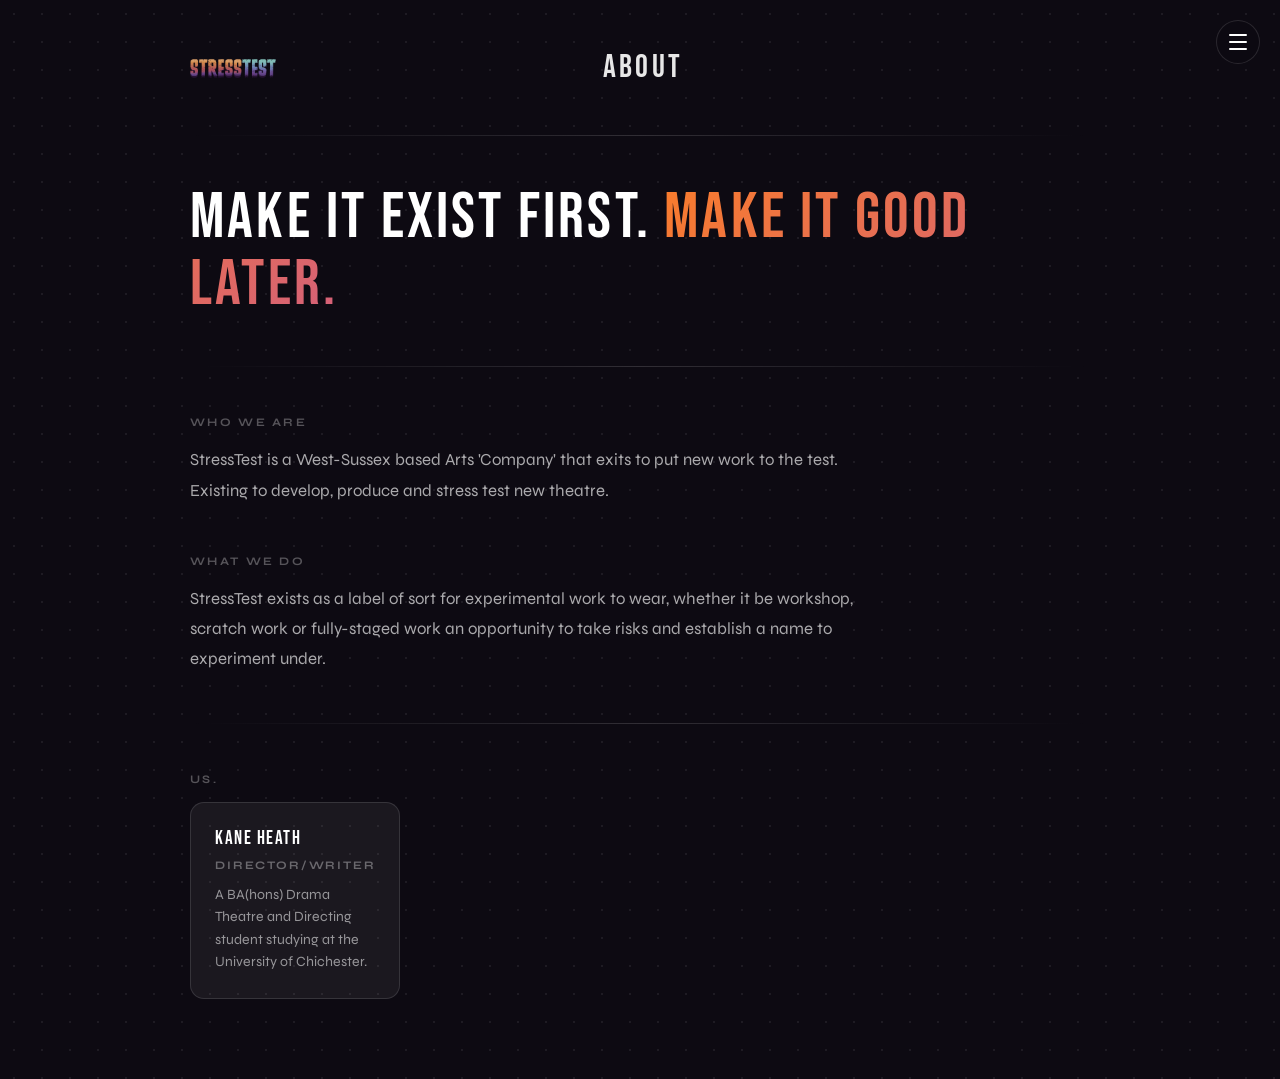
==== about.html @ d282ce90 "Fix grammar and clarity in about.html Corrected grammatical errors and improved sentence structure i" ====
<!DOCTYPE html>
<html lang="en">
<head>
<meta charset="UTF-8">
<meta name="viewport" content="width=device-width, initial-scale=1.0">
<title>About — StressTest</title>
<link rel="preconnect" href="https://fonts.googleapis.com">
<link href="https://fonts.googleapis.com/css2?family=Bebas+Neue&family=Syne:wght@400;700;800&display=swap" rel="stylesheet">
<style>
  *, *::before, *::after { box-sizing: border-box; margin: 0; padding: 0; }

  :root {
    --orange: #f97c2b;
    --pink: #d4607a;
    --purple: #7b5ea7;
    --dark: #0d0a12;
    --glass-bg: rgba(255,255,255,0.06);
    --glass-border: rgba(255,255,255,0.12);
    --glass-blur: blur(24px);
  }

  html, body {
    width: 100%; min-height: 100%;
    background-color: var(--dark);
    background-image: radial-gradient(circle, rgba(255,255,255,0.07) 1px, transparent 1px);
    background-size: 28px 28px;
    color: #fff;
    font-family: 'Syne', sans-serif;
    overflow-x: hidden;
  }


  .site {
    min-height: 100vh;
    display: flex; flex-direction: column;
    align-items: center;
    padding: 48px 24px 80px;
    gap: 48px;
  }

  /* — Header — */
  .header {
    width: 100%; max-width: 900px;
    display: flex; align-items: center; justify-content: space-between;
    animation: fadeUp 0.9s 0s cubic-bezier(.16,1,.3,1) both;
  }
  .header-logo img {
    height: 36px; width: auto; display: block;
    opacity: 0.9; transition: opacity 0.3s;
  }
  .header-logo img:hover { opacity: 1; }
  .page-title {
    font-family: 'Bebas Neue', sans-serif;
    font-size: 2rem; letter-spacing: 0.1em;
    color: rgba(255,255,255,0.9);
  }

  .header-divider {
    width: 100%; max-width: 900px; height: 1px;
    background: linear-gradient(to right, transparent, rgba(255,255,255,0.15), transparent);
    animation: fadeUp 0.9s 0.1s cubic-bezier(.16,1,.3,1) both;
  }

  /* — About content — */
  .about-wrap {
    width: 100%; max-width: 900px;
    display: flex; flex-direction: column; gap: 48px;
    animation: fadeUp 0.9s 0.15s cubic-bezier(.16,1,.3,1) both;
  }

  /* Big intro statement */
  .about-intro {
    font-family: 'Bebas Neue', sans-serif;
    font-size: clamp(2.2rem, 6vw, 4rem);
    letter-spacing: 0.05em;
    line-height: 1.05;
    color: #fff;
  }
  .about-intro span {
    background: linear-gradient(135deg, #f97c2b, #d4607a);
    -webkit-background-clip: text;
    -webkit-text-fill-color: transparent;
    background-clip: text;
  }

  /* Body sections */
  .about-section {
    display: flex; flex-direction: column; gap: 16px;
  }
  .about-section-label {
    font-size: 0.72rem;
    font-weight: 700;
    letter-spacing: 0.2em;
    text-transform: uppercase;
    color: rgba(255,255,255,0.3);
  }
  .about-section-body {
    font-size: 1.05rem;
    line-height: 1.8;
    color: rgba(255,255,255,0.65);
    max-width: 680px;
  }

  /* Team cards */
  .team-grid {
    display: grid;
    grid-template-columns: repeat(auto-fill, minmax(200px, 1fr));
    gap: 20px;
  }

  /* =============================================
     TEAM CARD — copy/paste to add a person
     ============================================= */
  .team-card {
    background: var(--glass-bg);
    border: 1px solid var(--glass-border);
    border-radius: 14px;
    padding: 24px;
    display: flex; flex-direction: column; gap: 8px;
    transition: border-color 0.3s, transform 0.3s;
  }
  .team-card:hover { border-color: rgba(255,255,255,0.22); transform: translateY(-3px); }

  .team-name {
    font-family: 'Bebas Neue', sans-serif;
    font-size: 1.2rem; letter-spacing: 0.08em;
    color: #fff;
  }
  .team-role {
    font-size: 0.72rem; font-weight: 700;
    letter-spacing: 0.16em; text-transform: uppercase;
    color: rgba(255,255,255,0.35);
  }
  .team-bio {
    font-size: 0.88rem; line-height: 1.6;
    color: rgba(255,255,255,0.55);
    margin-top: 4px;
  }

  .section-divider {
    width: 100%; height: 1px;
    background: linear-gradient(to right, transparent, rgba(255,255,255,0.15), transparent);
  }

  @keyframes fadeUp {
    from { opacity: 0; transform: translateY(20px); }
    to   { opacity: 1; transform: translateY(0); }
  }

  @media (max-width: 640px) {
    .header { flex-direction: column; align-items: flex-start; gap: 12px; }
  }

  /* ===== HAMBURGER & NAV DRAWER (RIGHT) ===== */
  .hamburger {
    position: fixed; top: 20px; right: 20px; z-index: 1000;
    width: 44px; height: 44px; border-radius: 50%;
    background: rgba(13,10,18,0.85);
    border: 1px solid rgba(255,255,255,0.12);
    backdrop-filter: blur(16px); -webkit-backdrop-filter: blur(16px);
    cursor: pointer; display: flex; flex-direction: column;
    align-items: center; justify-content: center; gap: 5px;
    transition: background 0.2s, border-color 0.2s, transform 0.2s;
    padding: 0;
  }
  .hamburger:hover { background: rgba(255,255,255,0.1); border-color: rgba(255,255,255,0.22); transform: scale(1.08); }
  .hamburger span {
    display: block; width: 18px; height: 2px;
    background: #fff; border-radius: 2px;
    transition: transform 0.3s cubic-bezier(.16,1,.3,1), opacity 0.3s;
    transform-origin: center;
  }

  .nav-overlay {
    position: fixed; inset: 0; z-index: 1001;
    background: rgba(0,0,0,0.5);
    backdrop-filter: blur(4px); -webkit-backdrop-filter: blur(4px);
    opacity: 0; pointer-events: none;
    transition: opacity 0.35s ease;
  }
  .nav-overlay.open { opacity: 1; pointer-events: all; }

  .nav-drawer {
    position: fixed; top: 0; right: 0; z-index: 1002;
    width: 280px; height: 100vh;
    background: rgba(13,10,18,0.96);
    border-left: 1px solid rgba(255,255,255,0.1);
    backdrop-filter: blur(32px); -webkit-backdrop-filter: blur(32px);
    display: flex; flex-direction: column;
    padding: 28px 28px 40px;
    gap: 0;
    transform: translateX(100%);
    transition: transform 0.4s cubic-bezier(.16,1,.3,1);
  }
  .nav-drawer.open { transform: translateX(0); }

  .nav-close {
    align-self: flex-start;
    width: 36px; height: 36px; border-radius: 50%;
    background: rgba(255,255,255,0.06);
    border: 1px solid rgba(255,255,255,0.1);
    color: #fff; cursor: pointer;
    display: flex; align-items: center; justify-content: center;
    transition: background 0.2s; margin-bottom: 24px;
  }
  .nav-close:hover { background: rgba(255,255,255,0.12); }

  .nav-logo { display: block; margin-bottom: 28px; }
  .nav-logo img { width: 100%; max-width: 180px; height: auto; opacity: 0.9; }

  .nav-divider {
    width: 100%; height: 1px; margin-bottom: 28px;
    background: linear-gradient(to right, transparent, rgba(255,255,255,0.15), transparent);
  }

  .nav-link {
    font-family: 'Bebas Neue', sans-serif;
    font-size: 1.6rem; letter-spacing: 0.1em;
    color: rgba(255,255,255,0.55);
    text-decoration: none;
    padding: 10px 0;
    border-bottom: 1px solid rgba(255,255,255,0.06);
    transition: color 0.2s, padding-right 0.2s;
  }
  .nav-link:last-child { border-bottom: none; }
  .nav-link:hover { color: #fff; padding-right: 8px; }

  .nav-link.nav-social,
  .nav-link.nav-email {
    display: flex; align-items: center;
  }

  /* ========================================== */
</style>
</head>
<body>
<!-- ===================== NAV MENU ===================== -->
<div class="nav-overlay" id="navOverlay" onclick="closeNav()"></div>
<nav class="nav-drawer" id="navDrawer">
  <button class="nav-close" onclick="closeNav()" aria-label="Close menu">
    <svg width="20" height="20" viewBox="0 0 24 24" fill="none" stroke="currentColor" stroke-width="2.5" stroke-linecap="round" stroke-linejoin="round">
      <path d="M18 6 6 18M6 6l12 12"/>
    </svg>
  </button>
  <a href="/index.html" class="nav-logo">
    <img src="/assets/stresstestlogo.png" alt="StressTest">
  </a>
  <div class="nav-divider"></div>
  <a href="/index.html" class="nav-link">Home</a>
  <a href="/whats-on.html" class="nav-link">What's On</a>
  <a href="/about.html" class="nav-link">About</a>
  <div class="nav-divider"></div>
  <a href="#" id="navEmailBtn" class="nav-link nav-social-link">
    <svg width="16" height="16" viewBox="0 0 24 24" fill="none" stroke="currentColor" stroke-width="2" stroke-linecap="round" stroke-linejoin="round">
      <rect x="2" y="4" width="20" height="16" rx="3"/>
      <path d="m2 7 10 7 10-7"/>
    </svg>
    Contact
  </a>
  <a href="https://instagram.com/art.stresstest" target="_blank" rel="noopener" class="nav-link nav-social-link">
    <svg width="16" height="16" viewBox="0 0 24 24" fill="none" stroke="currentColor" stroke-width="2" stroke-linecap="round" stroke-linejoin="round">
      <rect x="2" y="2" width="20" height="20" rx="5"/>
      <circle cx="12" cy="12" r="4"/>
      <circle cx="17.5" cy="6.5" r="1" fill="currentColor" stroke="none"/>
    </svg>
    Instagram
  </a>
</nav>
<button class="hamburger" id="hamburger" onclick="openNav()" aria-label="Open menu">
  <span></span><span></span><span></span>
</button>
<!-- ===================================================== -->





<main class="site">

  <div class="header">
    <a href="/index.html" class="header-logo">
      <img src="/assets/stresstestlogo.png" alt="StressTest">
    </a>
    <span class="page-title">About</span>
    <!-- Spacer to balance header -->
    <div style="width:80px"></div>
  </div>

  <div class="header-divider"></div>

  <div class="about-wrap">

    <!-- ============================================================
         EDIT: Big intro statement — the headline for who you are
         ============================================================ -->
    <div class="about-intro">
      Make it exist first. <span>Make it good later.</span>
    </div>

    <div class="section-divider"></div>

    <!-- ============================================================
         EDIT: Who you are section
         ============================================================ -->
    <div class="about-section">
      <div class="about-section-label">Who We Are</div>
      <p class="about-section-body">
        StressTest is a West-Sussex based Arts 'Company' that exits to put new work to the test. Existing to develop, produce and stress test new theatre.
      </p>
    </div>

    <!-- ============================================================
         EDIT: What you do section
         ============================================================ -->
    <div class="about-section">
      <div class="about-section-label">What We Do</div>
      <p class="about-section-body">
        StressTest exists as a label of sort for experimental work to wear, whether it be workshop, scratch work or fully-staged work an opportunity to take risks and establish a name to experiment under.
      </p>
    </div>

    <div class="section-divider"></div>

    <!-- ============================================================
         TEAM SECTION
         Copy/paste a .team-card block to add a person
         ============================================================ -->
    <div class="about-section">
      <div class="about-section-label">Us.</div>
      <div class="team-grid">

        <!-- TEAM CARD — copy/paste from here... -->
        <div class="team-card">
          <div class="team-name">Kane Heath</div>
          <div class="team-role">Director/Writer</div>
          <p class="team-bio">A BA(hons) Drama Theatre and Directing student studying at the University of Chichester.</p>
        </div>
        <!-- ...to here -->

 

      </div>
    </div>

  </div>

</main>

<script>
  // Setup nav email link
  (function() {
    var p = ['c','o','n','t','a','c','t'];
    var d = ['s','t','r','e','s','s','t','e','s','t','.','u','k'];
    var e = p.join('') + String.fromCharCode(64) + d.join('');
    var btn = document.getElementById('navEmailBtn');
    if (btn) {
      btn.href = 'mai' + 'lto:' + e;
    }
  })();

  function openNav() {
    document.getElementById('navDrawer').classList.add('open');
    document.getElementById('navOverlay').classList.add('open');
    document.body.style.overflow = 'hidden';
  }
  function closeNav() {
    document.getElementById('navDrawer').classList.remove('open');
    document.getElementById('navOverlay').classList.remove('open');
    document.body.style.overflow = '';
  }
  document.addEventListener('keydown', function(e) { if (e.key === 'Escape') closeNav(); });
</script>

</body>
</html>
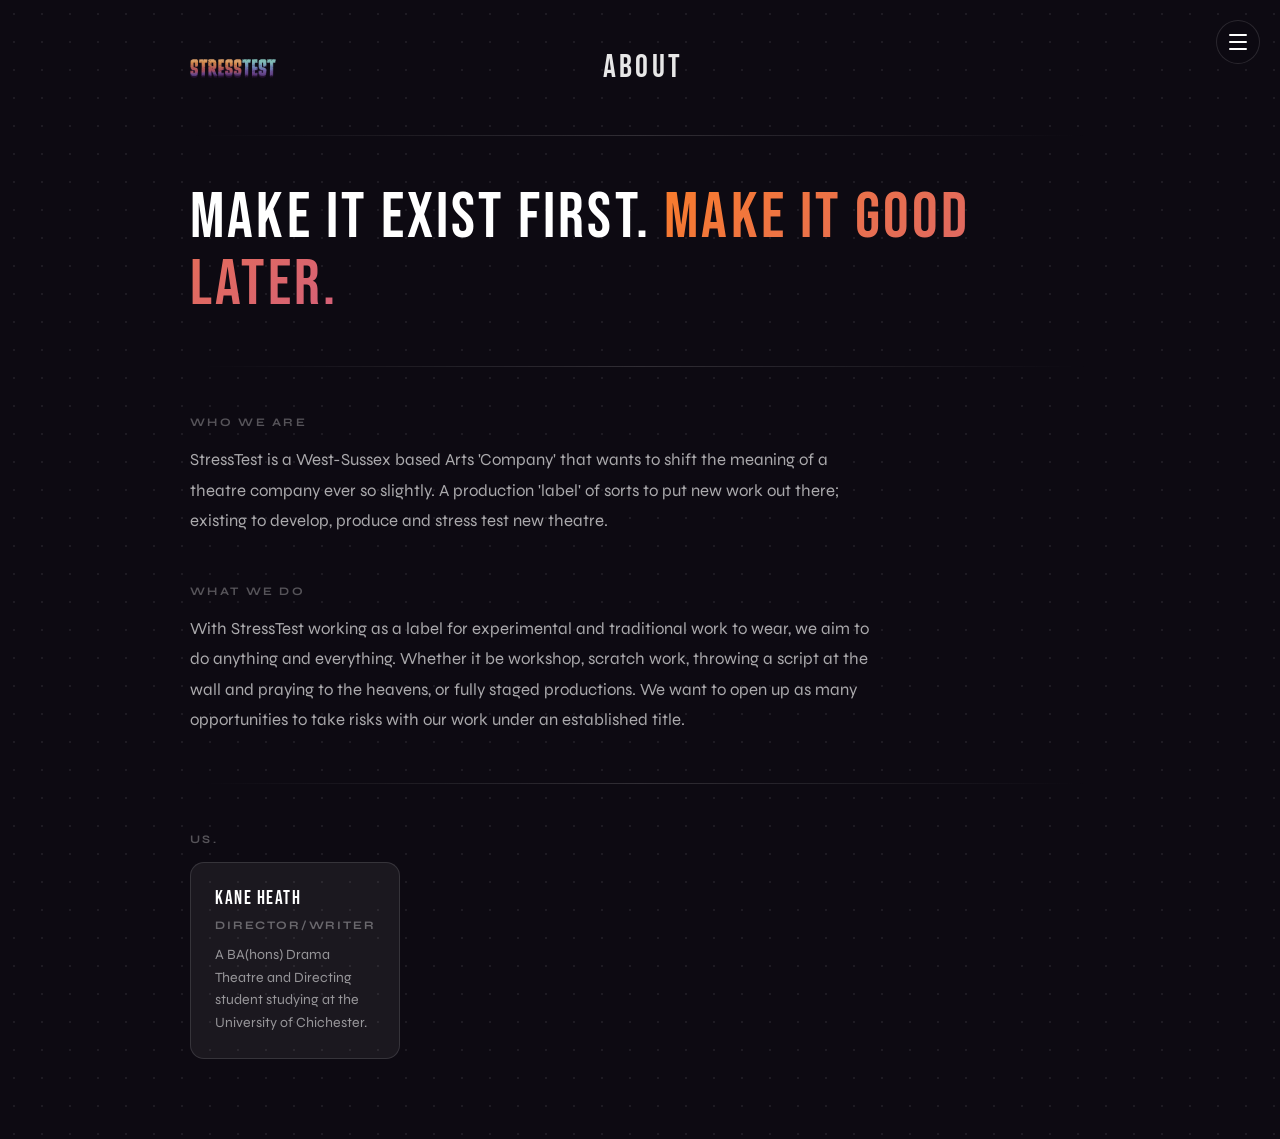
==== commit eb043b2f: "Update about.html" ====
--- a/about.html
+++ b/about.html
@@ -305,7 +305,7 @@
     <div class="about-section">
       <div class="about-section-label">Who We Are</div>
       <p class="about-section-body">
-        StressTest is a West-Sussex based Arts 'Company' that exits to put new work to the test. Existing to develop, produce and stress test new theatre.
+        StressTest is a West-Sussex based Arts 'Company' that wants to shift the meaning of a theatre company ever so slightly. A production 'label' of sorts to put new work out there; existing to develop, produce and stress test new theatre.
       </p>
     </div>
 
@@ -315,7 +315,7 @@
     <div class="about-section">
       <div class="about-section-label">What We Do</div>
       <p class="about-section-body">
-        StressTest exists as a label of sort for experimental work to wear, whether it be workshop, scratch work or fully-staged work an opportunity to take risks and establish a name to experiment under.
+        With StressTest working as a label for experimental and traditional work to wear, we aim to do anything and everything. Whether it be workshop, scratch work, throwing a script at the wall and praying to the heavens, or fully staged productions. We want to open up as many opportunities to take risks with our work under an established title.
       </p>
     </div>
 
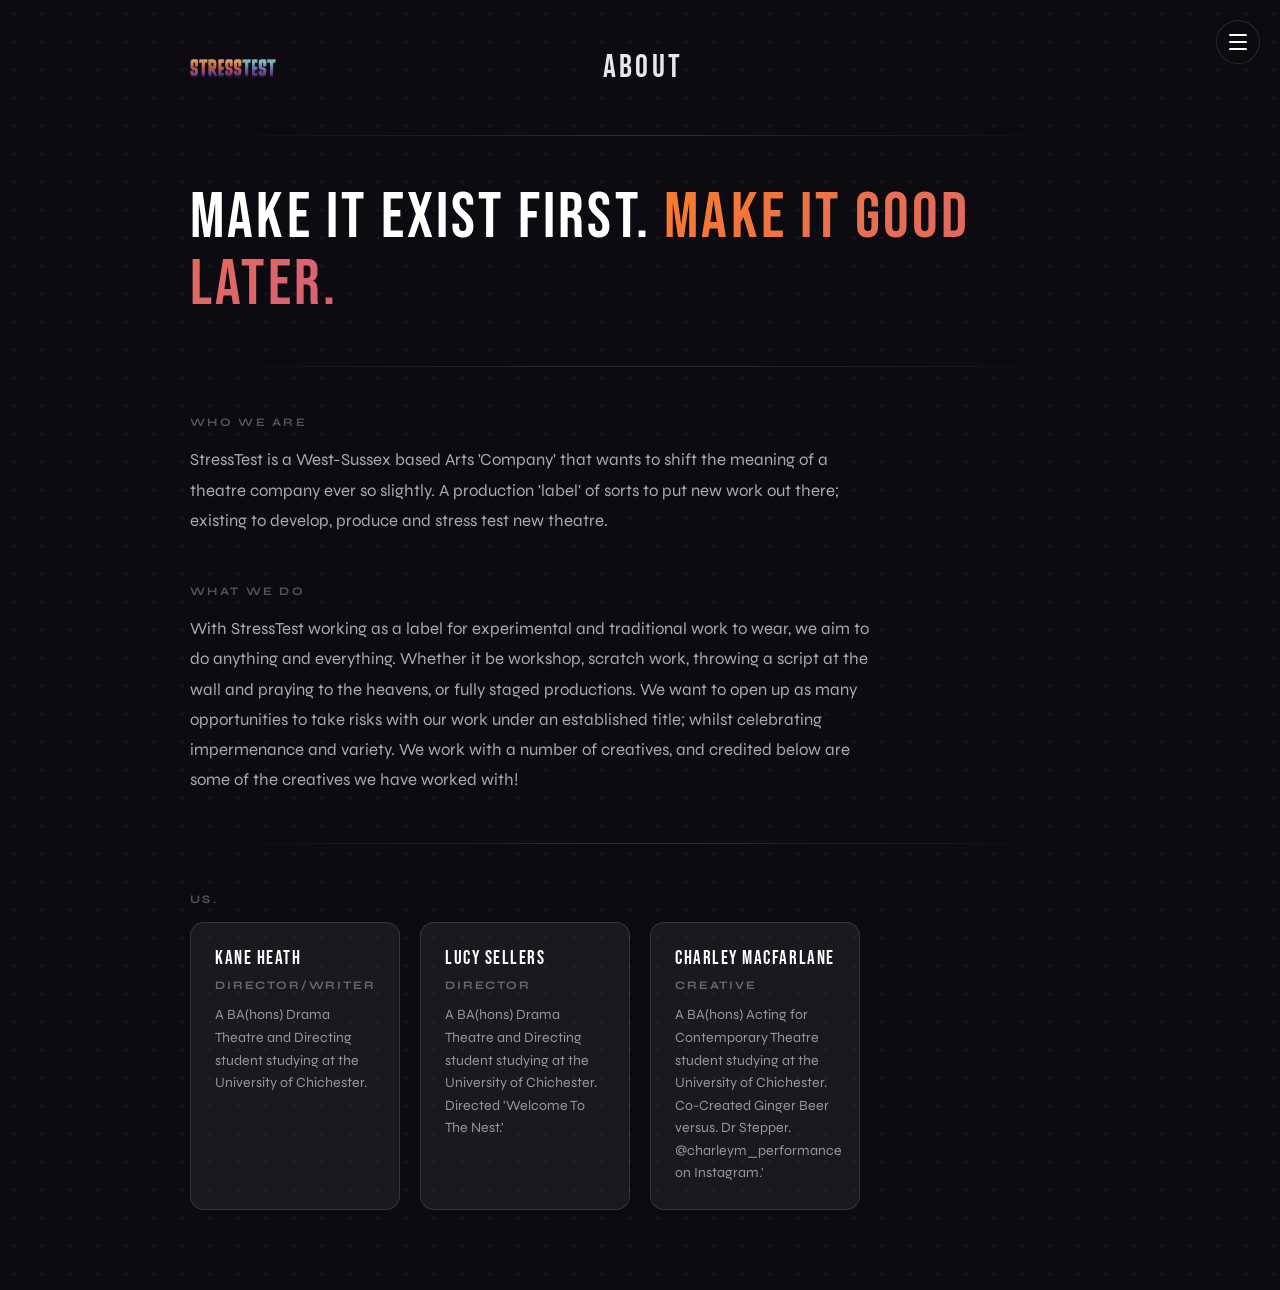
==== commit 5772f82c: "Revise about section and add team member details Updated the description of StressTest and added tea" ====
--- a/about.html
+++ b/about.html
@@ -315,7 +315,7 @@
     <div class="about-section">
       <div class="about-section-label">What We Do</div>
       <p class="about-section-body">
-        With StressTest working as a label for experimental and traditional work to wear, we aim to do anything and everything. Whether it be workshop, scratch work, throwing a script at the wall and praying to the heavens, or fully staged productions. We want to open up as many opportunities to take risks with our work under an established title.
+        With StressTest working as a label for experimental and traditional work to wear, we aim to do anything and everything. Whether it be workshop, scratch work, throwing a script at the wall and praying to the heavens, or fully staged productions. We want to open up as many opportunities to take risks with our work under an established title; whilst celebrating impermenance and variety. We work with a number of creatives, and credited below are some of the creatives we have worked with!
       </p>
     </div>
 
@@ -334,6 +334,18 @@
           <div class="team-name">Kane Heath</div>
           <div class="team-role">Director/Writer</div>
           <p class="team-bio">A BA(hons) Drama Theatre and Directing student studying at the University of Chichester.</p>
+        </div>
+
+        <div class="team-card">
+          <div class="team-name">Lucy Sellers</div>
+          <div class="team-role">Director</div>
+          <p class="team-bio">A BA(hons) Drama Theatre and Directing student studying at the University of Chichester. Directed 'Welcome To The Nest.'</p>
+        </div>
+
+         <div class="team-card">
+          <div class="team-name">Charley Macfarlane</div>
+          <div class="team-role">Creative</div>
+          <p class="team-bio">A BA(hons) Acting for Contemporary Theatre student studying at the University of Chichester. Co-Created Ginger Beer versus. Dr Stepper. @charleym_performance on Instagram.'</p>
         </div>
         <!-- ...to here -->
 
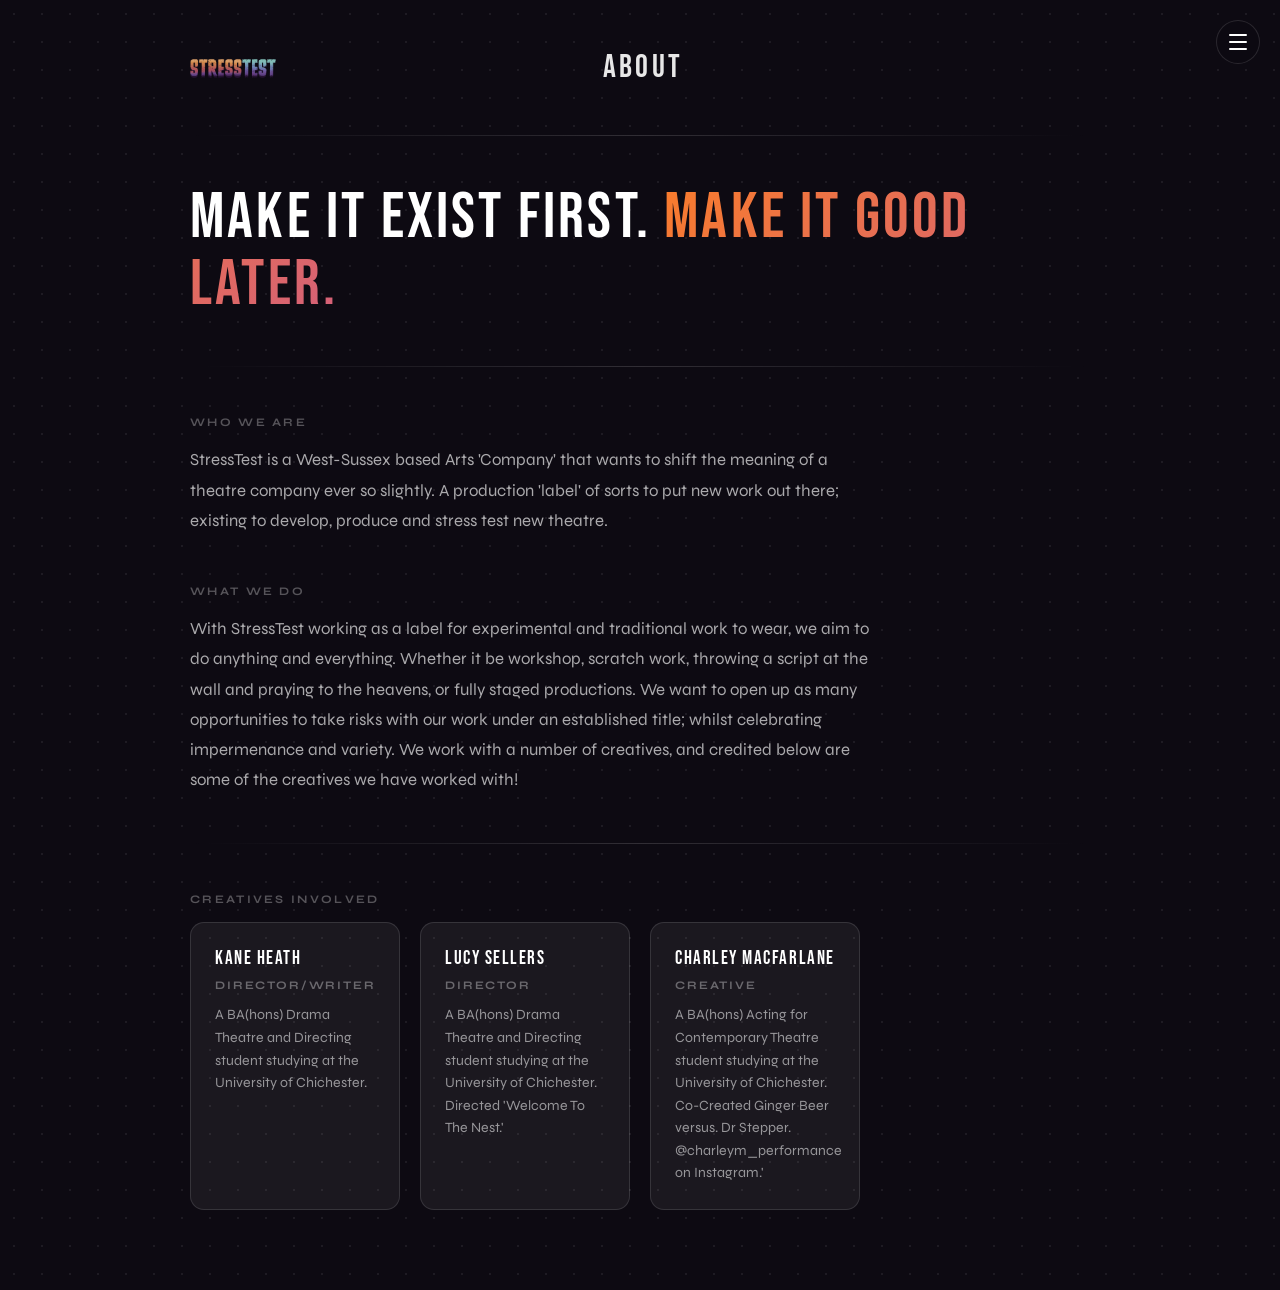
==== commit affdeb25: "Update about.html" ====
--- a/about.html
+++ b/about.html
@@ -326,7 +326,7 @@
          Copy/paste a .team-card block to add a person
          ============================================================ -->
     <div class="about-section">
-      <div class="about-section-label">Us.</div>
+      <div class="about-section-label">Creatives involved</div>
       <div class="team-grid">
 
         <!-- TEAM CARD — copy/paste from here... -->
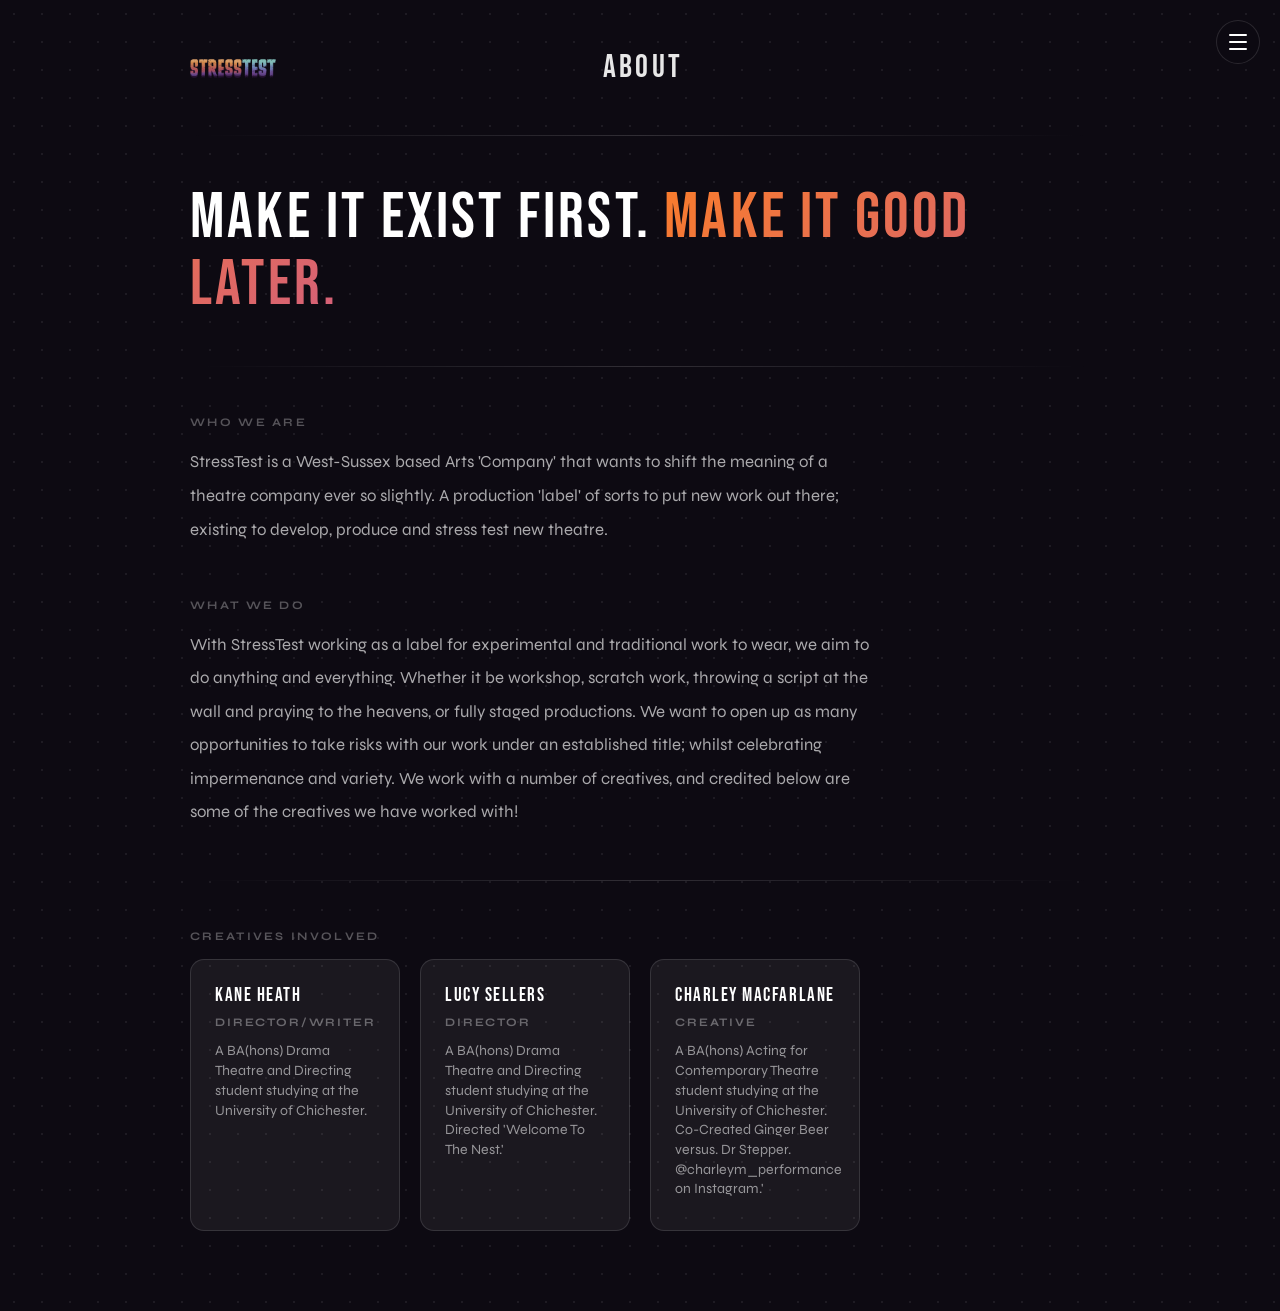
==== commit 0e789f3c: "Add files via upload" ====
--- a/about.html
+++ b/about.html
@@ -20,6 +20,7 @@
   }
 
   html, body {
+    line-height: normal;
     width: 100%; min-height: 100%;
     background-color: var(--dark);
     background-image: radial-gradient(circle, rgba(255,255,255,0.07) 1px, transparent 1px);
@@ -96,9 +97,10 @@
   }
   .about-section-body {
     font-size: 1.05rem;
-    line-height: 1.8;
+    line-height: 2;
     color: rgba(255,255,255,0.65);
     max-width: 680px;
+    padding-bottom: 0.2em;
   }
 
   /* Team cards */
@@ -132,8 +134,8 @@
     color: rgba(255,255,255,0.35);
   }
   .team-bio {
-    font-size: 0.88rem; line-height: 1.6;
-    color: rgba(255,255,255,0.55);
+    font-size: 0.88rem; line-height: 1.8;
+    color: rgba(255,255,255,0.55); line-height: 1.4; margin-bottom: 0.5em;
     margin-top: 4px;
   }
 
@@ -249,6 +251,7 @@
   <a href="/index.html" class="nav-link">Home</a>
   <a href="/whats-on.html" class="nav-link">What's On</a>
   <a href="/about.html" class="nav-link">About</a>
+  <a href="/get-involved.html" class="nav-link">Get Involved</a>
   <div class="nav-divider"></div>
   <a href="#" id="navEmailBtn" class="nav-link nav-social-link">
     <svg width="16" height="16" viewBox="0 0 24 24" fill="none" stroke="currentColor" stroke-width="2" stroke-linecap="round" stroke-linejoin="round">
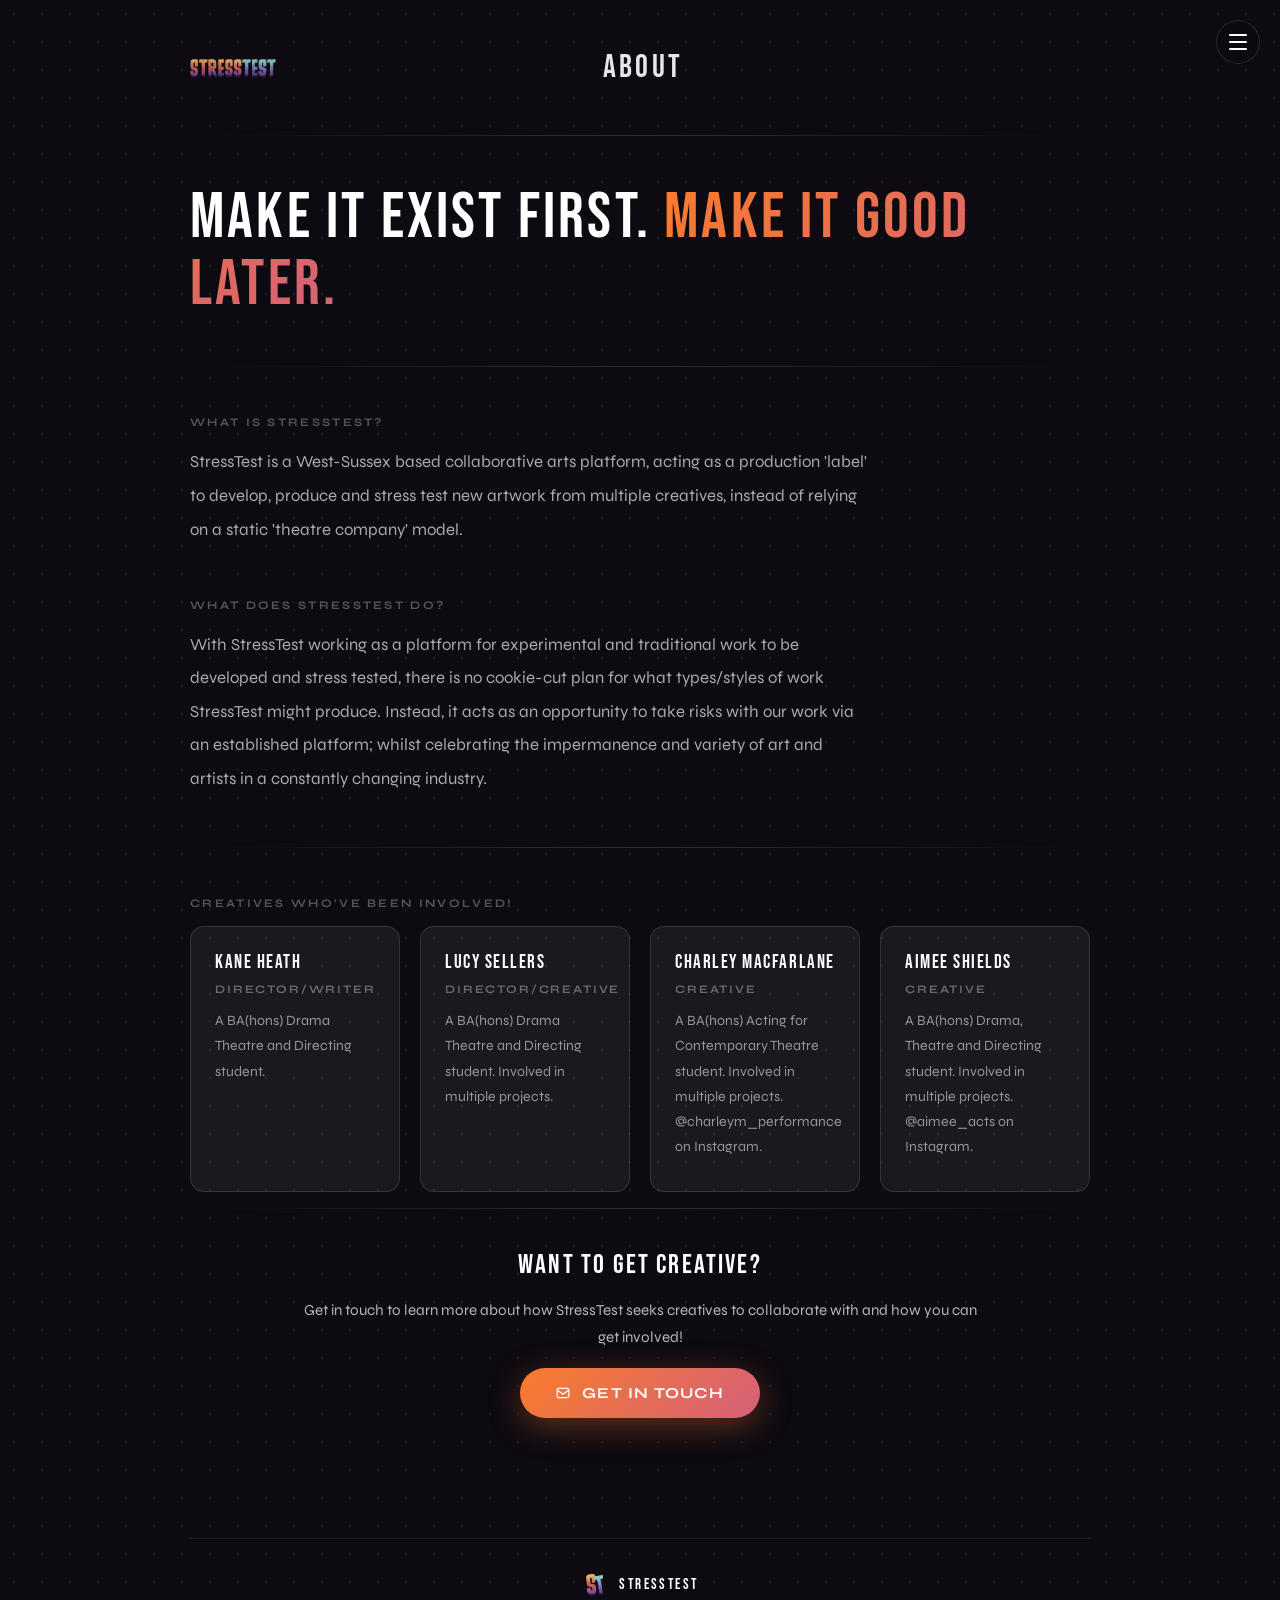
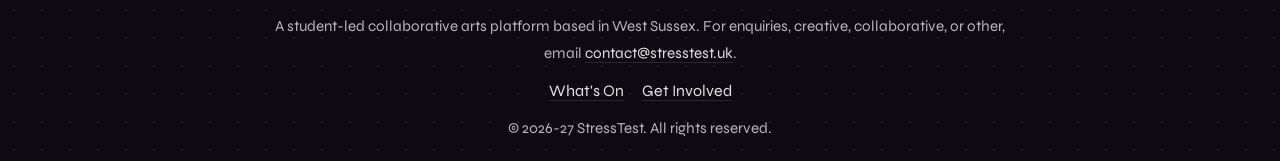
==== commit b8e3223b: "Add files via upload" ====
--- a/about.html
+++ b/about.html
@@ -6,236 +6,9 @@
 <title>About — StressTest</title>
 <link rel="preconnect" href="https://fonts.googleapis.com">
 <link href="https://fonts.googleapis.com/css2?family=Bebas+Neue&family=Syne:wght@400;700;800&display=swap" rel="stylesheet">
-<style>
-  *, *::before, *::after { box-sizing: border-box; margin: 0; padding: 0; }
-
-  :root {
-    --orange: #f97c2b;
-    --pink: #d4607a;
-    --purple: #7b5ea7;
-    --dark: #0d0a12;
-    --glass-bg: rgba(255,255,255,0.06);
-    --glass-border: rgba(255,255,255,0.12);
-    --glass-blur: blur(24px);
-  }
-
-  html, body {
-    line-height: normal;
-    width: 100%; min-height: 100%;
-    background-color: var(--dark);
-    background-image: radial-gradient(circle, rgba(255,255,255,0.07) 1px, transparent 1px);
-    background-size: 28px 28px;
-    color: #fff;
-    font-family: 'Syne', sans-serif;
-    overflow-x: hidden;
-  }
-
-
-  .site {
-    min-height: 100vh;
-    display: flex; flex-direction: column;
-    align-items: center;
-    padding: 48px 24px 80px;
-    gap: 48px;
-  }
-
-  /* — Header — */
-  .header {
-    width: 100%; max-width: 900px;
-    display: flex; align-items: center; justify-content: space-between;
-    animation: fadeUp 0.9s 0s cubic-bezier(.16,1,.3,1) both;
-  }
-  .header-logo img {
-    height: 36px; width: auto; display: block;
-    opacity: 0.9; transition: opacity 0.3s;
-  }
-  .header-logo img:hover { opacity: 1; }
-  .page-title {
-    font-family: 'Bebas Neue', sans-serif;
-    font-size: 2rem; letter-spacing: 0.1em;
-    color: rgba(255,255,255,0.9);
-  }
-
-  .header-divider {
-    width: 100%; max-width: 900px; height: 1px;
-    background: linear-gradient(to right, transparent, rgba(255,255,255,0.15), transparent);
-    animation: fadeUp 0.9s 0.1s cubic-bezier(.16,1,.3,1) both;
-  }
-
-  /* — About content — */
-  .about-wrap {
-    width: 100%; max-width: 900px;
-    display: flex; flex-direction: column; gap: 48px;
-    animation: fadeUp 0.9s 0.15s cubic-bezier(.16,1,.3,1) both;
-  }
-
-  /* Big intro statement */
-  .about-intro {
-    font-family: 'Bebas Neue', sans-serif;
-    font-size: clamp(2.2rem, 6vw, 4rem);
-    letter-spacing: 0.05em;
-    line-height: 1.05;
-    color: #fff;
-  }
-  .about-intro span {
-    background: linear-gradient(135deg, #f97c2b, #d4607a);
-    -webkit-background-clip: text;
-    -webkit-text-fill-color: transparent;
-    background-clip: text;
-  }
-
-  /* Body sections */
-  .about-section {
-    display: flex; flex-direction: column; gap: 16px;
-  }
-  .about-section-label {
-    font-size: 0.72rem;
-    font-weight: 700;
-    letter-spacing: 0.2em;
-    text-transform: uppercase;
-    color: rgba(255,255,255,0.3);
-  }
-  .about-section-body {
-    font-size: 1.05rem;
-    line-height: 2;
-    color: rgba(255,255,255,0.65);
-    max-width: 680px;
-    padding-bottom: 0.2em;
-  }
-
-  /* Team cards */
-  .team-grid {
-    display: grid;
-    grid-template-columns: repeat(auto-fill, minmax(200px, 1fr));
-    gap: 20px;
-  }
-
-  /* =============================================
-     TEAM CARD — copy/paste to add a person
-     ============================================= */
-  .team-card {
-    background: var(--glass-bg);
-    border: 1px solid var(--glass-border);
-    border-radius: 14px;
-    padding: 24px;
-    display: flex; flex-direction: column; gap: 8px;
-    transition: border-color 0.3s, transform 0.3s;
-  }
-  .team-card:hover { border-color: rgba(255,255,255,0.22); transform: translateY(-3px); }
-
-  .team-name {
-    font-family: 'Bebas Neue', sans-serif;
-    font-size: 1.2rem; letter-spacing: 0.08em;
-    color: #fff;
-  }
-  .team-role {
-    font-size: 0.72rem; font-weight: 700;
-    letter-spacing: 0.16em; text-transform: uppercase;
-    color: rgba(255,255,255,0.35);
-  }
-  .team-bio {
-    font-size: 0.88rem; line-height: 1.8;
-    color: rgba(255,255,255,0.55); line-height: 1.4; margin-bottom: 0.5em;
-    margin-top: 4px;
-  }
-
-  .section-divider {
-    width: 100%; height: 1px;
-    background: linear-gradient(to right, transparent, rgba(255,255,255,0.15), transparent);
-  }
-
-  @keyframes fadeUp {
-    from { opacity: 0; transform: translateY(20px); }
-    to   { opacity: 1; transform: translateY(0); }
-  }
-
-  @media (max-width: 640px) {
-    .header { flex-direction: column; align-items: flex-start; gap: 12px; }
-  }
-
-  /* ===== HAMBURGER & NAV DRAWER (RIGHT) ===== */
-  .hamburger {
-    position: fixed; top: 20px; right: 20px; z-index: 1000;
-    width: 44px; height: 44px; border-radius: 50%;
-    background: rgba(13,10,18,0.85);
-    border: 1px solid rgba(255,255,255,0.12);
-    backdrop-filter: blur(16px); -webkit-backdrop-filter: blur(16px);
-    cursor: pointer; display: flex; flex-direction: column;
-    align-items: center; justify-content: center; gap: 5px;
-    transition: background 0.2s, border-color 0.2s, transform 0.2s;
-    padding: 0;
-  }
-  .hamburger:hover { background: rgba(255,255,255,0.1); border-color: rgba(255,255,255,0.22); transform: scale(1.08); }
-  .hamburger span {
-    display: block; width: 18px; height: 2px;
-    background: #fff; border-radius: 2px;
-    transition: transform 0.3s cubic-bezier(.16,1,.3,1), opacity 0.3s;
-    transform-origin: center;
-  }
-
-  .nav-overlay {
-    position: fixed; inset: 0; z-index: 1001;
-    background: rgba(0,0,0,0.5);
-    backdrop-filter: blur(4px); -webkit-backdrop-filter: blur(4px);
-    opacity: 0; pointer-events: none;
-    transition: opacity 0.35s ease;
-  }
-  .nav-overlay.open { opacity: 1; pointer-events: all; }
-
-  .nav-drawer {
-    position: fixed; top: 0; right: 0; z-index: 1002;
-    width: 280px; height: 100vh;
-    background: rgba(13,10,18,0.96);
-    border-left: 1px solid rgba(255,255,255,0.1);
-    backdrop-filter: blur(32px); -webkit-backdrop-filter: blur(32px);
-    display: flex; flex-direction: column;
-    padding: 28px 28px 40px;
-    gap: 0;
-    transform: translateX(100%);
-    transition: transform 0.4s cubic-bezier(.16,1,.3,1);
-  }
-  .nav-drawer.open { transform: translateX(0); }
-
-  .nav-close {
-    align-self: flex-start;
-    width: 36px; height: 36px; border-radius: 50%;
-    background: rgba(255,255,255,0.06);
-    border: 1px solid rgba(255,255,255,0.1);
-    color: #fff; cursor: pointer;
-    display: flex; align-items: center; justify-content: center;
-    transition: background 0.2s; margin-bottom: 24px;
-  }
-  .nav-close:hover { background: rgba(255,255,255,0.12); }
-
-  .nav-logo { display: block; margin-bottom: 28px; }
-  .nav-logo img { width: 100%; max-width: 180px; height: auto; opacity: 0.9; }
-
-  .nav-divider {
-    width: 100%; height: 1px; margin-bottom: 28px;
-    background: linear-gradient(to right, transparent, rgba(255,255,255,0.15), transparent);
-  }
-
-  .nav-link {
-    font-family: 'Bebas Neue', sans-serif;
-    font-size: 1.6rem; letter-spacing: 0.1em;
-    color: rgba(255,255,255,0.55);
-    text-decoration: none;
-    padding: 10px 0;
-    border-bottom: 1px solid rgba(255,255,255,0.06);
-    transition: color 0.2s, padding-right 0.2s;
-  }
-  .nav-link:last-child { border-bottom: none; }
-  .nav-link:hover { color: #fff; padding-right: 8px; }
-
-  .nav-link.nav-social,
-  .nav-link.nav-email {
-    display: flex; align-items: center;
-  }
-
-  /* ========================================== */
-</style>
+<link rel="stylesheet" href="assets/css/site.css">
 </head>
-<body>
+<body class="page-about">
 <!-- ===================== NAV MENU ===================== -->
 <div class="nav-overlay" id="navOverlay" onclick="closeNav()"></div>
 <nav class="nav-drawer" id="navDrawer">
@@ -244,16 +17,16 @@
       <path d="M18 6 6 18M6 6l12 12"/>
     </svg>
   </button>
-  <a href="/index.html" class="nav-logo">
-    <img src="/assets/stresstestlogo.png" alt="StressTest">
+  <a href="index.html" class="nav-logo">
+    <img src="assets/global/stresstestlogo.png" alt="StressTest">
   </a>
   <div class="nav-divider"></div>
-  <a href="/index.html" class="nav-link">Home</a>
-  <a href="/whats-on.html" class="nav-link">What's On</a>
-  <a href="/about.html" class="nav-link">About</a>
-  <a href="/get-involved.html" class="nav-link">Get Involved</a>
+  <a href="index.html" class="nav-link">Home</a>
+  <a href="whats-on.html" class="nav-link">What's On</a>
+  <a href="about.html" class="nav-link">About</a>
+  <a href="get-involved.html" class="nav-link">Get Involved</a>
   <div class="nav-divider"></div>
-  <a href="#" id="navEmailBtn" class="nav-link nav-social-link">
+  <a href="#" id="navEmailBtn" data-email-user="contact" data-email-domain="stresstest.uk" class="nav-link nav-social-link">
     <svg width="16" height="16" viewBox="0 0 24 24" fill="none" stroke="currentColor" stroke-width="2" stroke-linecap="round" stroke-linejoin="round">
       <rect x="2" y="4" width="20" height="16" rx="3"/>
       <path d="m2 7 10 7 10-7"/>
@@ -281,8 +54,8 @@
 <main class="site">
 
   <div class="header">
-    <a href="/index.html" class="header-logo">
-      <img src="/assets/stresstestlogo.png" alt="StressTest">
+    <a href="index.html" class="header-logo">
+      <img src="assets/global/stresstestlogo.png" alt="StressTest">
     </a>
     <span class="page-title">About</span>
     <!-- Spacer to balance header -->
@@ -306,9 +79,9 @@
          EDIT: Who you are section
          ============================================================ -->
     <div class="about-section">
-      <div class="about-section-label">Who We Are</div>
+      <div class="about-section-label">What is StressTest?</div>
       <p class="about-section-body">
-        StressTest is a West-Sussex based Arts 'Company' that wants to shift the meaning of a theatre company ever so slightly. A production 'label' of sorts to put new work out there; existing to develop, produce and stress test new theatre.
+        StressTest is a West-Sussex based collaborative arts platform, acting as a production 'label' to develop, produce and stress test new artwork from multiple creatives, instead of relying on a static 'theatre company' model.
       </p>
     </div>
 
@@ -316,9 +89,9 @@
          EDIT: What you do section
          ============================================================ -->
     <div class="about-section">
-      <div class="about-section-label">What We Do</div>
+      <div class="about-section-label">What does StressTest do?</div>
       <p class="about-section-body">
-        With StressTest working as a label for experimental and traditional work to wear, we aim to do anything and everything. Whether it be workshop, scratch work, throwing a script at the wall and praying to the heavens, or fully staged productions. We want to open up as many opportunities to take risks with our work under an established title; whilst celebrating impermenance and variety. We work with a number of creatives, and credited below are some of the creatives we have worked with!
+        With StressTest working as a platform for experimental and traditional work to be developed and stress tested, there is no cookie-cut plan for what types/styles of work StressTest might produce. Instead, it acts as an opportunity to take risks with our work via an established platform; whilst celebrating the impermanence and variety of art and artists in a constantly changing industry. 
       </p>
     </div>
 
@@ -329,31 +102,51 @@
          Copy/paste a .team-card block to add a person
          ============================================================ -->
     <div class="about-section">
-      <div class="about-section-label">Creatives involved</div>
+      <div class="about-section-label">Creatives who've been involved!</div>
       <div class="team-grid">
 
         <!-- TEAM CARD — copy/paste from here... -->
         <div class="team-card">
           <div class="team-name">Kane Heath</div>
           <div class="team-role">Director/Writer</div>
-          <p class="team-bio">A BA(hons) Drama Theatre and Directing student studying at the University of Chichester.</p>
+          <p class="team-bio">A BA(hons) Drama Theatre and Directing student.</p>
         </div>
 
         <div class="team-card">
           <div class="team-name">Lucy Sellers</div>
-          <div class="team-role">Director</div>
-          <p class="team-bio">A BA(hons) Drama Theatre and Directing student studying at the University of Chichester. Directed 'Welcome To The Nest.'</p>
+          <div class="team-role">Director/Creative</div>
+          <p class="team-bio">A BA(hons) Drama Theatre and Directing student. Involved in multiple projects.</p>
         </div>
 
-         <div class="team-card">
+        <div class="team-card">
           <div class="team-name">Charley Macfarlane</div>
           <div class="team-role">Creative</div>
-          <p class="team-bio">A BA(hons) Acting for Contemporary Theatre student studying at the University of Chichester. Co-Created Ginger Beer versus. Dr Stepper. @charleym_performance on Instagram.'</p>
+          <p class="team-bio">A BA(hons) Acting for Contemporary Theatre student. Involved in multiple projects. @charleym_performance on Instagram.</p>
+        </div>
+
+        <div class="team-card">
+          <div class="team-name">Aimee Shields</div>
+          <div class="team-role">Creative</div>
+          <p class="team-bio">A BA(hons) Drama, Theatre and Directing student. Involved in multiple projects. @aimee_acts on Instagram.</p>
         </div>
         <!-- ...to here -->
+      </div>
+      
+        <div class="section-divider"></div>
 
- 
-
+      <!-- CTA Section -->
+      <div class="cta-section">
+        <div class="cta-heading">Want to get creative?</div>
+        <p class="cta-subtext">
+          Get in touch to learn more about how StressTest seeks creatives to collaborate with and how you can get involved!
+        </p>
+        <a href="#" id="mainEmailBtn" class="btn btn-contact">
+          <svg width="14" height="14" viewBox="0 0 24 24" fill="none" stroke="currentColor" stroke-width="2" stroke-linecap="round" stroke-linejoin="round">
+            <rect x="2" y="4" width="20" height="16" rx="3"/>
+            <path d="m2 7 10 7 10-7"/>
+          </svg>
+          Get In Touch
+        </a>
       </div>
     </div>
 
@@ -361,30 +154,24 @@
 
 </main>
 
-<script>
-  // Setup nav email link
-  (function() {
-    var p = ['c','o','n','t','a','c','t'];
-    var d = ['s','t','r','e','s','s','t','e','s','t','.','u','k'];
-    var e = p.join('') + String.fromCharCode(64) + d.join('');
-    var btn = document.getElementById('navEmailBtn');
-    if (btn) {
-      btn.href = 'mai' + 'lto:' + e;
-    }
-  })();
-
-  function openNav() {
-    document.getElementById('navDrawer').classList.add('open');
-    document.getElementById('navOverlay').classList.add('open');
-    document.body.style.overflow = 'hidden';
-  }
-  function closeNav() {
-    document.getElementById('navDrawer').classList.remove('open');
-    document.getElementById('navOverlay').classList.remove('open');
-    document.body.style.overflow = '';
-  }
-  document.addEventListener('keydown', function(e) { if (e.key === 'Escape') closeNav(); });
-</script>
+<script src="assets/js/site.js" defer></script>
+  <footer class="site-footer">
+  <div class="footer-inner">
+    <div class="footer-brand">
+      <img src="assets/global/MiniStressTestLogo.png" alt="StressTest logo" class="footer-logo">
+      <span>StressTest</span>
+    </div>
+    <p>
+      A student-led collaborative arts platform based in West Sussex. For enquiries, creative, collaborative, or other, email
+      <a href="mailto:contact@stresstest.uk">contact@stresstest.uk</a>.
+    </p>
+    <div class="footer-meta">
+      <a href="whats-on.html">What's On</a>
+      <a href="get-involved.html">Get Involved</a>
+    </div>
+    <p class="footer-note">© 2026-27 StressTest. All rights reserved.</p>
+  </div>
+</footer>
 
 </body>
 </html>
--- a/assets/css/site.css
+++ b/assets/css/site.css
@@ -0,0 +1,260 @@
+*, *::before, *::after { box-sizing: border-box; margin: 0; padding: 0; }
+:root {
+  --orange: #f97c2b;
+  --pink: #d4607a;
+  --purple: #7b5ea7;
+  --teal: #7dd4d4;
+  --dark: #0d0a12;
+  --glass-bg: rgba(255,255,255,0.06);
+  --glass-border: rgba(255,255,255,0.12);
+  --glass-blur: blur(24px);
+}
+html, body {
+  width: 100%; min-height: 100%;
+  background-color: var(--dark);
+  background-image: radial-gradient(circle, rgba(255,255,255,0.07) 1px, transparent 1px);
+  background-size: 28px 28px;
+  color: #fff;
+  font-family: 'Syne', sans-serif;
+  overflow-x: hidden;
+  line-height: normal;
+}
+body { min-height: 100vh; }
+a { color: inherit; }
+.site {
+  min-height: 100vh;
+  display: flex;
+  flex-direction: column;
+  align-items: center;
+  padding: 48px 24px 80px;
+  gap: 48px;
+}
+.card {
+  padding: 56px 64px 52px;
+  max-width: 820px;
+  width: 100%;
+  display: flex; flex-direction: column; align-items: center; gap: 44px;
+  animation: cardIn 1s cubic-bezier(.16,1,.3,1) both;
+}
+.logo-wrap { width: 100%; animation: fadeUp 0.9s 0.15s cubic-bezier(.16,1,.3,1) both; }
+.logo-wrap img { width: 100%; height: auto; display: block; transition: transform 0.4s ease; }
+.logo-wrap img:hover { transform: scale(1.015); }
+.divider {
+  width: 100%; height: 1px;
+  background: linear-gradient(to right, transparent, rgba(255,255,255,0.15), transparent);
+  animation: fadeUp 0.9s 0.3s cubic-bezier(.16,1,.3,1) both;
+}
+.actions { display: flex; gap: 20px; flex-wrap: wrap; justify-content: center; animation: fadeUp 0.9s 0.45s cubic-bezier(.16,1,.3,1) both; }
+.btn {
+  position: relative; display: inline-flex; align-items: center; gap: 12px; padding: 16px 36px;
+  border-radius: 100px; font-family: 'Syne', sans-serif; font-weight: 700; font-size: 0.95rem;
+  letter-spacing: 0.08em; text-transform: uppercase; text-decoration: none; cursor: pointer;
+  transition: transform 0.25s cubic-bezier(.34,1.56,.64,1), box-shadow 0.25s ease, background 0.2s, border-color 0.2s;
+  border: none; outline: none; overflow: hidden;
+}
+.btn::after { content: ''; position: absolute; inset: 0; border-radius: inherit; background: rgba(255,255,255,0.15); transform: scale(0); opacity: 0; transition: transform 0.5s cubic-bezier(.16,1,.3,1), opacity 0.5s; }
+.btn:active::after { transform: scale(2.5); opacity: 0; transition: 0s; }
+.btn:hover { transform: translateY(-3px) scale(1.03); }
+.btn:active { transform: translateY(0) scale(0.98); }
+.btn-icon { width: 20px; height: 20px; flex-shrink: 0; }
+.btn-primary, .btn-email, .btn-contact, .btn-home { background: linear-gradient(135deg, #f97c2b, #d4607a); color: #fff; box-shadow: 0 8px 32px rgba(249,124,43,0.35), 0 2px 8px rgba(0,0,0,0.3); }
+.btn-primary:hover, .btn-email:hover, .btn-contact:hover, .btn-home:hover { box-shadow: 0 16px 48px rgba(249,124,43,0.55), 0 4px 16px rgba(0,0,0,0.4); }
+.btn-tickets {
+  position: relative;
+  display: inline-flex;
+  align-items: center;
+  gap: 10px;
+  padding: 13px 28px;
+  border-radius: 100px;
+  font-family: 'Syne', sans-serif;
+  font-weight: 700;
+  font-size: 0.88rem;
+  letter-spacing: 0.08em;
+  text-transform: uppercase;
+  text-decoration: none;
+  cursor: pointer;
+  border: none;
+  outline: none;
+  overflow: hidden;
+  background: linear-gradient(135deg, #f97c2b, #d4607a);
+  color: #fff;
+  align-self: flex-start;
+  margin-top: 8px;
+  box-shadow: 0 6px 24px rgba(249,124,43,0.3), 0 2px 8px rgba(0,0,0,0.3);
+  transition: transform 0.25s cubic-bezier(.34,1.56,.64,1), box-shadow 0.25s ease;
+}
+.btn-tickets:hover {
+  transform: translateY(-2px) scale(1.03);
+  box-shadow: 0 12px 36px rgba(249,124,43,0.5), 0 4px 12px rgba(0,0,0,0.4);
+}
+.btn-tickets:active { transform: translateY(0) scale(0.98); }
+.btn-secondary, .btn-about, .btn-whatson, .btn-instagram, .btn-materials, .btn-back {
+  background: var(--glass-bg); color: #fff; border: 1px solid var(--glass-border); backdrop-filter: var(--glass-blur); -webkit-backdrop-filter: var(--glass-blur); box-shadow: 0 2px 8px rgba(0,0,0,0.3);
+}
+.btn-secondary:hover, .btn-about:hover, .btn-whatson:hover, .btn-instagram:hover, .btn-materials:hover, .btn-back:hover {
+  border-color: rgba(255,255,255,0.2); box-shadow: 0 4px 16px rgba(0,0,0,0.4); background: rgba(255,255,255,0.08);
+}
+.header { width: 100%; max-width: 900px; display: flex; align-items: center; justify-content: space-between; animation: fadeUp 0.9s 0s cubic-bezier(.16,1,.3,1) both; }
+.header-logo img { height: 36px; width: auto; display: block; opacity: 0.9; transition: opacity 0.3s; }
+.header-logo img:hover { opacity: 1; }
+.page-title { font-family: 'Bebas Neue', sans-serif; font-size: 2rem; letter-spacing: 0.1em; color: rgba(255,255,255,0.9); }
+.header-divider, .section-divider { width: 100%; max-width: 900px; height: 1px; background: linear-gradient(to right, transparent, rgba(255,255,255,0.15), transparent); animation: fadeUp 0.9s 0.1s cubic-bezier(.16,1,.3,1) both; }
+.about-wrap { width: 100%; max-width: 900px; display: flex; flex-direction: column; gap: 48px; animation: fadeUp 0.9s 0.15s cubic-bezier(.16,1,.3,1) both; }
+.about-intro { font-family: 'Bebas Neue', sans-serif; font-size: clamp(2.2rem, 6vw, 4rem); letter-spacing: 0.05em; line-height: 1.05; color: #fff; }
+.about-intro span { background: linear-gradient(135deg, #f97c2b, #d4607a); -webkit-background-clip: text; -webkit-text-fill-color: transparent; background-clip: text; }
+.about-section { display: flex; flex-direction: column; gap: 16px; }
+.about-section-label { font-size: 0.72rem; font-weight: 700; letter-spacing: 0.2em; text-transform: uppercase; color: rgba(255,255,255,0.3); }
+.about-section-body { font-size: 1.05rem; line-height: 2; color: rgba(255,255,255,0.65); max-width: 680px; padding-bottom: 0.2em; }
+.team-grid { display: grid; grid-template-columns: repeat(auto-fill, minmax(200px, 1fr)); gap: 20px; }
+.team-card { background: var(--glass-bg); border: 1px solid var(--glass-border); border-radius: 14px; padding: 24px; display: flex; flex-direction: column; gap: 8px; transition: border-color 0.3s, transform 0.3s; }
+.team-card:hover { border-color: rgba(255,255,255,0.22); transform: translateY(-3px); }
+.team-name { font-family: 'Bebas Neue', sans-serif; font-size: 1.2rem; letter-spacing: 0.08em; color: #fff; }
+.team-role { font-size: 0.72rem; font-weight: 700; letter-spacing: 0.16em; text-transform: uppercase; color: rgba(255,255,255,0.35); }
+.team-bio { font-size: 0.88rem; line-height: 1.8; color: rgba(255,255,255,0.55); margin-top: 4px; margin-bottom: 0.5em; }
+.opportunities-wrap { width: 100%; max-width: 900px; display: flex; flex-direction: column; gap: 24px; animation: fadeUp 0.9s 0.15s cubic-bezier(.16,1,.3,1) both; }
+.opportunity-card { background: var(--glass-bg); border: 1px solid var(--glass-border); border-radius: 16px; padding: 28px; display: flex; flex-direction: column; gap: 16px; transition: border-color 0.3s; }
+.opportunity-card:hover { border-color: rgba(255,255,255,0.22); }
+.opportunity-title { font-family: 'Bebas Neue', sans-serif; font-size: 1.9rem; letter-spacing: 0.06em; line-height: 1; color: #fff; }
+.opportunity-meta { display: flex; flex-direction: column; gap: 10px; }
+.opportunity-detail { display: flex; align-items: flex-start; gap: 12px; font-size: 0.95rem; color: rgba(255,255,255,0.65); padding-bottom: 0.15em; line-height: 1.8; }
+.opportunity-detail svg { flex-shrink: 0; width: 16px; height: 16px; margin-top: 3px; color: rgba(255,255,255,0.45); }
+.opportunity-description { font-size: 0.95rem; line-height: 2; color: rgba(255,255,255,0.7); padding-bottom: 0.2em; }
+.opportunity-actions { display: flex; gap: 12px; flex-wrap: wrap; margin-top: 8px; }
+.hero { width: 100%; max-width: 900px; display: flex; gap: 40px; align-items: flex-start; animation: fadeUp 0.9s 0.15s cubic-bezier(.16,1,.3,1) both; }
+.hero-poster { flex-shrink: 0; width: 220px; aspect-ratio: 1 / 1.414; border-radius: 10px; overflow: hidden; background: rgba(255,255,255,0.05); border: 1px solid var(--glass-border); }
+.hero-poster img { width: 100%; height: 100%; object-fit: cover; display: block; }
+.hero-info { flex: 1; display: flex; flex-direction: column; gap: 14px; justify-content: center; padding-top: 8px; }
+.show-title { font-family: 'Bebas Neue', sans-serif; font-size: clamp(2rem, 5vw, 3rem); letter-spacing: 0.06em; line-height: 1; color: #fff; }
+.show-credits { font-size: 0.78rem; font-weight: 700; letter-spacing: 0.14em; text-transform: uppercase; color: rgba(255,255,255,0.45); line-height: 1.8; }
+.show-description { font-size: 0.95rem; line-height: 2; color: rgba(255,255,255,0.7); padding-bottom: 0.2em; }
+.show-list { width: 100%; max-width: 900px; display: flex; flex-direction: column; gap: 32px; }
+.show-card { display: flex; gap: 32px; align-items: flex-start; background: var(--glass-bg); border: 1px solid var(--glass-border); border-radius: 16px; padding: 28px; animation: fadeUp 0.9s cubic-bezier(.16,1,.3,1) both; transition: border-color 0.3s; }
+.show-card:hover { border-color: rgba(255,255,255,0.22); }
+.show-poster { flex-shrink: 0; width: 180px; aspect-ratio: 1 / 1.414; border-radius: 8px; overflow: hidden; background: rgba(255,255,255,0.05); border: 1px solid var(--glass-border); }
+.show-poster img { width: 100%; height: 100%; object-fit: cover; display: block; }
+.show-info { flex: 1; display: flex; flex-direction: column; gap: 12px; justify-content: center; }
+.show-location { display: inline-flex; align-items: center; gap: 6px; font-size: 0.78rem; font-weight: 700; letter-spacing: 0.14em; text-transform: uppercase; color: rgba(255,255,255,0.45); }
+.prev-grid { width: 100%; max-width: 900px; display: grid; grid-template-columns: repeat(auto-fill, minmax(160px, 1fr)); gap: 20px; }
+.prev-card { display: flex; flex-direction: column; gap: 12px; animation: fadeUp 0.9s cubic-bezier(.16,1,.3,1) both; }
+.prev-poster { display: block; width: 100%; aspect-ratio: 1 / 1.414; border-radius: 8px; overflow: hidden; background: rgba(255,255,255,0.05); border: 1px solid var(--glass-border); transition: border-color 0.3s, transform 0.3s ease; text-decoration: none; }
+.prev-poster img { width: 100%; height: 100%; object-fit: cover; display: block; transition: transform 0.4s ease; }
+.prev-card:hover .prev-poster { border-color: rgba(255,255,255,0.22); transform: translateY(-3px); }
+.prev-card:hover .prev-poster img { transform: scale(1.03); }
+.prev-title { font-family: 'Bebas Neue', sans-serif; font-size: 1rem; letter-spacing: 0.06em; color: rgba(255,255,255,0.75); }
+.prev-credits { font-size: 0.84rem; line-height: 1.7; color: rgba(255,255,255,0.55); }
+.section-heading { width: 100%; max-width: 900px; font-family: 'Bebas Neue', sans-serif; font-size: 1.5rem; letter-spacing: 0.12em; color: rgba(255,255,255,0.4); }
+.cta-section { width: 100%; max-width: 900px; display: flex; flex-direction: column; align-items: center; gap: 16px; text-align: center; animation: fadeUp 0.9s 0.3s cubic-bezier(.16,1,.3,1) both; }
+.about-section > .cta-section { margin-top: 24px; }
+.cta-heading { font-family: 'Bebas Neue', sans-serif; font-size: 1.7rem; letter-spacing: 0.08em; color: #fff; }
+.cta-subtext { font-size: 0.95rem; line-height: 1.8; color: rgba(255,255,255,0.7); max-width: 680px; }
+.oops-heading { font-family: 'Bebas Neue', sans-serif; font-size: clamp(2.4rem, 8vw, 3.6rem); letter-spacing: 0.08em; color: #fff; margin-top: 8px; }
+.oops-body { font-size: 1rem; line-height: 1.8; color: rgba(255,255,255,0.7); max-width: 560px; text-align: center; }
+.btn-home { position: relative; display: inline-flex; align-items: center; gap: 10px; padding: 13px 28px; border-radius: 100px; font-family: 'Syne', sans-serif; font-weight: 700; font-size: 0.88rem; letter-spacing: 0.08em; text-transform: uppercase; text-decoration: none; cursor: pointer; border: none; outline: none; overflow: hidden; transition: transform 0.25s cubic-bezier(.34,1.56,.64,1), box-shadow 0.25s ease; }
+.btn-home:hover { transform: translateY(-2px) scale(1.03); }
+.btn-home:active { transform: translateY(0) scale(0.98); }
+.carousel-wrap { width: 100%; max-width: 900px; animation: fadeUp 0.9s 0.3s cubic-bezier(.16,1,.3,1) both; }
+.carousel-label { font-family: 'Bebas Neue', sans-serif; font-size: 1.3rem; letter-spacing: 0.12em; color: rgba(255,255,255,0.4); margin-bottom: 20px; }
+.carousel { position: relative; overflow: hidden; border-radius: 12px; background: rgba(255,255,255,0.03); border: 1px solid var(--glass-border); }
+.carousel-track { display: flex; transition: transform 0.45s cubic-bezier(.16,1,.3,1); }
+.carousel-slide { flex-shrink: 0; width: 100%; }
+.carousel-slide img { width: 100%; aspect-ratio: 16 / 9; object-fit: cover; display: block; }
+.carousel-btn { position: absolute; top: 50%; transform: translateY(-50%); width: 44px; height: 44px; border-radius: 50%; background: rgba(13,10,18,0.75); border: 1px solid var(--glass-border); backdrop-filter: blur(8px); color: #fff; cursor: pointer; display: flex; align-items: center; justify-content: center; transition: background 0.2s, border-color 0.2s, transform 0.2s; z-index: 2; }
+.carousel-btn:hover { background: rgba(255,255,255,0.12); border-color: rgba(255,255,255,0.25); transform: translateY(-50%) scale(1.08); }
+.carousel-btn.prev { left: 12px; }
+.carousel-btn.next { right: 12px; }
+.carousel-dots { display: flex; justify-content: center; gap: 8px; padding: 16px 0 4px; }
+.dot { width: 6px; height: 6px; border-radius: 50%; background: rgba(255,255,255,0.2); cursor: pointer; transition: background 0.3s, transform 0.3s; }
+.dot.active { background: #f97c2b; transform: scale(1.3); }
+.hamburger { position: fixed; top: 20px; right: 20px; z-index: 1000; width: 44px; height: 44px; border-radius: 50%; background: rgba(13,10,18,0.85); border: 1px solid rgba(255,255,255,0.12); backdrop-filter: blur(16px); -webkit-backdrop-filter: blur(16px); cursor: pointer; display: flex; flex-direction: column; align-items: center; justify-content: center; gap: 5px; transition: background 0.2s, border-color 0.2s, transform 0.2s; padding: 0; }
+.hamburger:hover { background: rgba(255,255,255,0.1); border-color: rgba(255,255,255,0.22); transform: scale(1.08); }
+.hamburger span { display: block; width: 18px; height: 2px; background: #fff; border-radius: 2px; transition: transform 0.3s cubic-bezier(.16,1,.3,1), opacity 0.3s; transform-origin: center; }
+.nav-overlay { position: fixed; inset: 0; z-index: 1001; background: rgba(0,0,0,0.5); backdrop-filter: blur(4px); -webkit-backdrop-filter: blur(4px); opacity: 0; pointer-events: none; transition: opacity 0.35s ease; }
+.nav-overlay.open { opacity: 1; pointer-events: all; }
+.nav-drawer { position: fixed; top: 0; right: 0; z-index: 1002; width: 280px; height: 100vh; background: rgba(13,10,18,0.96); border-left: 1px solid rgba(255,255,255,0.1); backdrop-filter: blur(32px); -webkit-backdrop-filter: blur(32px); display: flex; flex-direction: column; padding: 28px 28px 40px; gap: 0; transform: translateX(100%); transition: transform 0.4s cubic-bezier(.16,1,.3,1); }
+.nav-drawer.open { transform: translateX(0); }
+.nav-close { align-self: flex-start; width: 36px; height: 36px; border-radius: 50%; background: rgba(255,255,255,0.06); border: 1px solid rgba(255,255,255,0.1); color: #fff; cursor: pointer; display: flex; align-items: center; justify-content: center; transition: background 0.2s; margin-bottom: 24px; }
+.nav-close:hover { background: rgba(255,255,255,0.12); }
+.nav-logo { display: block; margin-bottom: 28px; }
+.nav-logo img { width: 100%; max-width: 180px; height: auto; opacity: 0.9; }
+.nav-divider { width: 100%; height: 1px; margin-bottom: 28px; background: linear-gradient(to right, transparent, rgba(255,255,255,0.15), transparent); }
+.nav-link { font-family: 'Bebas Neue', sans-serif; font-size: 1.6rem; letter-spacing: 0.1em; color: rgba(255,255,255,0.55); text-decoration: none; padding: 10px 0; border-bottom: 1px solid rgba(255,255,255,0.06); transition: color 0.2s, padding-right 0.2s; }
+.nav-link:last-child { border-bottom: none; }
+.nav-link:hover { color: #fff; padding-right: 8px; }
+.nav-link.nav-social-link { display: inline-flex; align-items: center; gap: 10px; font-size: 1.3rem; }
+.footer-inner {
+  width: 100%;
+  max-width: 900px;
+  margin: 0 auto;
+  display: flex;
+  flex-direction: column;
+  gap: 14px;
+  align-items: center;
+  text-align: center;
+  padding: 0 24px;
+  color: rgba(255,255,255,0.8);
+}
+.site-footer {
+  width: 100%;
+  max-width: 900px;
+  margin: 40px auto 0;
+  border-top: 1px solid rgba(255,255,255,0.08);
+  padding: 32px 0 18px;
+}
+.footer-brand {
+  display: inline-flex;
+  align-items: center;
+  gap: 10px;
+  font-family: 'Bebas Neue', sans-serif;
+  letter-spacing: 0.16em;
+  font-size: 0.95rem;
+  color: #fff;
+}
+.footer-logo {
+  width: 28px;
+  height: auto;
+  display: block;
+}
+.site-footer p {
+  margin: 0;
+  font-size: 0.95rem;
+  line-height: 1.8;
+  color: rgba(255,255,255,0.7);
+  max-width: 760px;
+}
+.site-footer a {
+  color: rgba(255,255,255,0.88);
+  text-decoration: none;
+  border-bottom: 1px solid rgba(255,255,255,0.12);
+  transition: color 0.2s, border-color 0.2s;
+}
+.site-footer a:hover {
+  color: #fff;
+  border-color: rgba(255,255,255,0.25);
+}
+.footer-meta {
+  display: flex;
+  flex-wrap: wrap;
+  justify-content: center;
+  gap: 18px;
+}
+.footer-note {
+  font-size: 0.82rem;
+  color: rgba(255,255,255,0.5);
+} max-width: 900px; display: flex; flex-direction: column; gap: 14px; align-items: center; text-align: center; padding: 32px 0 16px; color: rgba(255,255,255,0.8); }
+.site-footer { width: 100%; max-width: 900px; border-top: 1px solid rgba(255,255,255,0.08); margin-top: 40px; }
+.footer-brand { font-family: 'Bebas Neue', sans-serif; letter-spacing: 0.16em; font-size: 0.95rem; color: #fff; }
+.site-footer p { margin: 0; font-size: 0.95rem; line-height: 1.8; color: rgba(255,255,255,0.7); max-width: 760px; }
+.site-footer a { color: rgba(255,255,255,0.88); text-decoration: none; border-bottom: 1px solid rgba(255,255,255,0.12); transition: color 0.2s, border-color 0.2s; }
+.site-footer a:hover { color: #fff; border-color: rgba(255,255,255,0.25); }
+.footer-meta { display: flex; flex-wrap: wrap; justify-content: center; gap: 18px; }
+.footer-note { font-size: 0.82rem; color: rgba(255,255,255,0.5); }
+
+.page-placeholder .panel { width: min(100%, 760px); padding: 48px; border: 1px solid var(--glass-border); border-radius: 20px; background: var(--glass-bg); backdrop-filter: var(--glass-blur); -webkit-backdrop-filter: var(--glass-blur); box-shadow: 0 20px 70px rgba(0,0,0,0.2); display: flex; flex-direction: column; gap: 18px; }
+.page-placeholder .eyebrow { font-size: 0.8rem; font-weight: 700; letter-spacing: 0.2em; text-transform: uppercase; color: rgba(255,255,255,0.5); }
+.page-placeholder h1 { font-family: 'Bebas Neue', sans-serif; font-size: clamp(2rem, 4vw, 2.8rem); letter-spacing: 0.08em; }
+.page-placeholder p { color: rgba(255,255,255,0.7); line-height: 1.8; }
+@keyframes cardIn { from { opacity: 0; transform: translateY(40px) scale(0.97); } to { opacity: 1; transform: translateY(0) scale(1); } }
+@keyframes fadeUp { from { opacity: 0; transform: translateY(20px); } to { opacity: 1; transform: translateY(0); } }
+@keyframes rippleOut { to { transform: translate(-50%,-50%) scale(30); opacity: 0; } }
+@media (max-width: 760px) { .hero, .show-card { flex-direction: column; } .hero-poster, .show-poster { width: 100%; max-width: 220px; } .actions { flex-direction: column; align-items: stretch; } .btn { justify-content: center; } .header { flex-direction: column; align-items: flex-start; gap: 12px; } }
+@media (max-width: 600px) { .card { padding: 40px 28px 40px; } .show-card { padding: 22px; } }
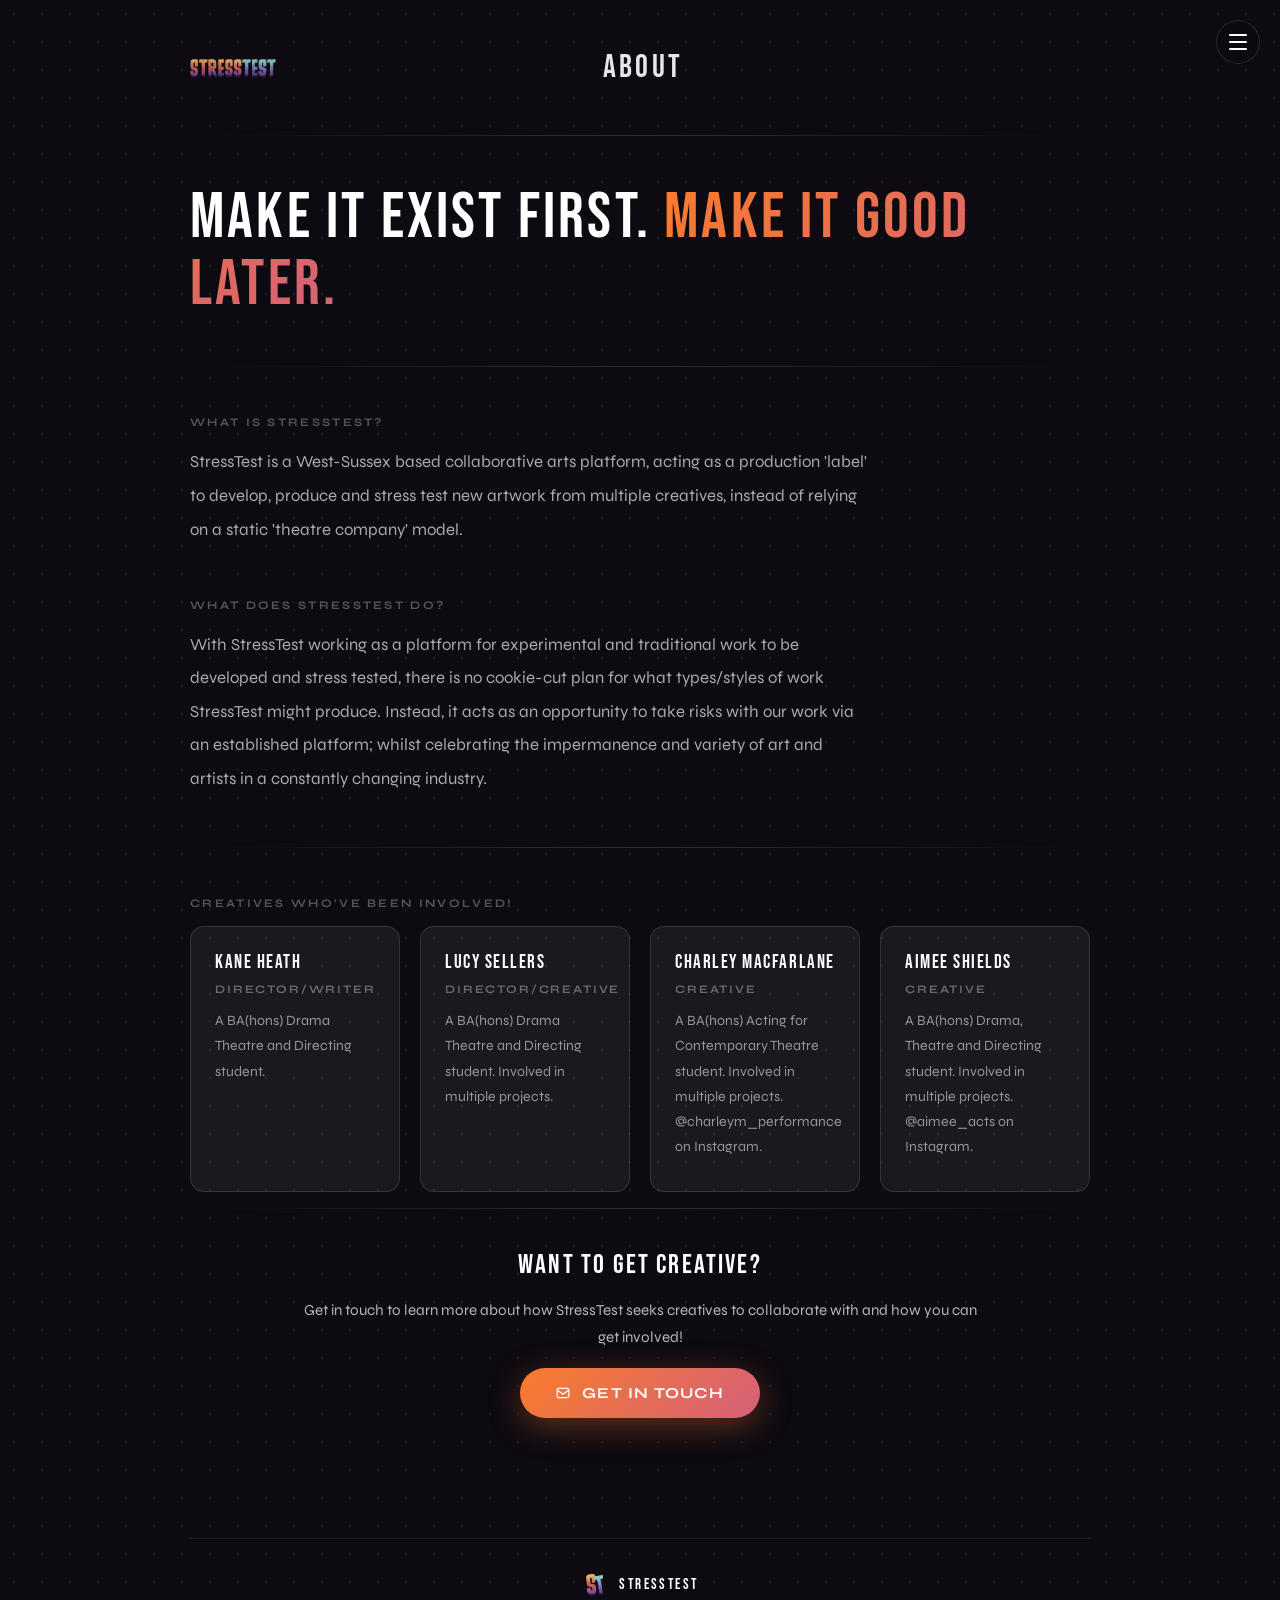
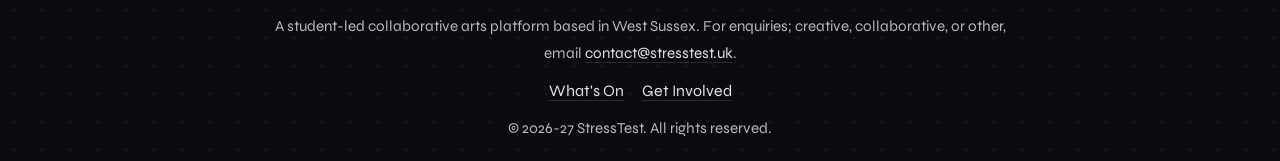
==== commit 74889fc1: "Fix punctuation in footer description Updated punctuation in footer description for clarity." ====
--- a/about.html
+++ b/about.html
@@ -162,7 +162,7 @@
       <span>StressTest</span>
     </div>
     <p>
-      A student-led collaborative arts platform based in West Sussex. For enquiries, creative, collaborative, or other, email
+      A student-led collaborative arts platform based in West Sussex. For enquiries; creative, collaborative, or other, email
       <a href="mailto:contact@stresstest.uk">contact@stresstest.uk</a>.
     </p>
     <div class="footer-meta">
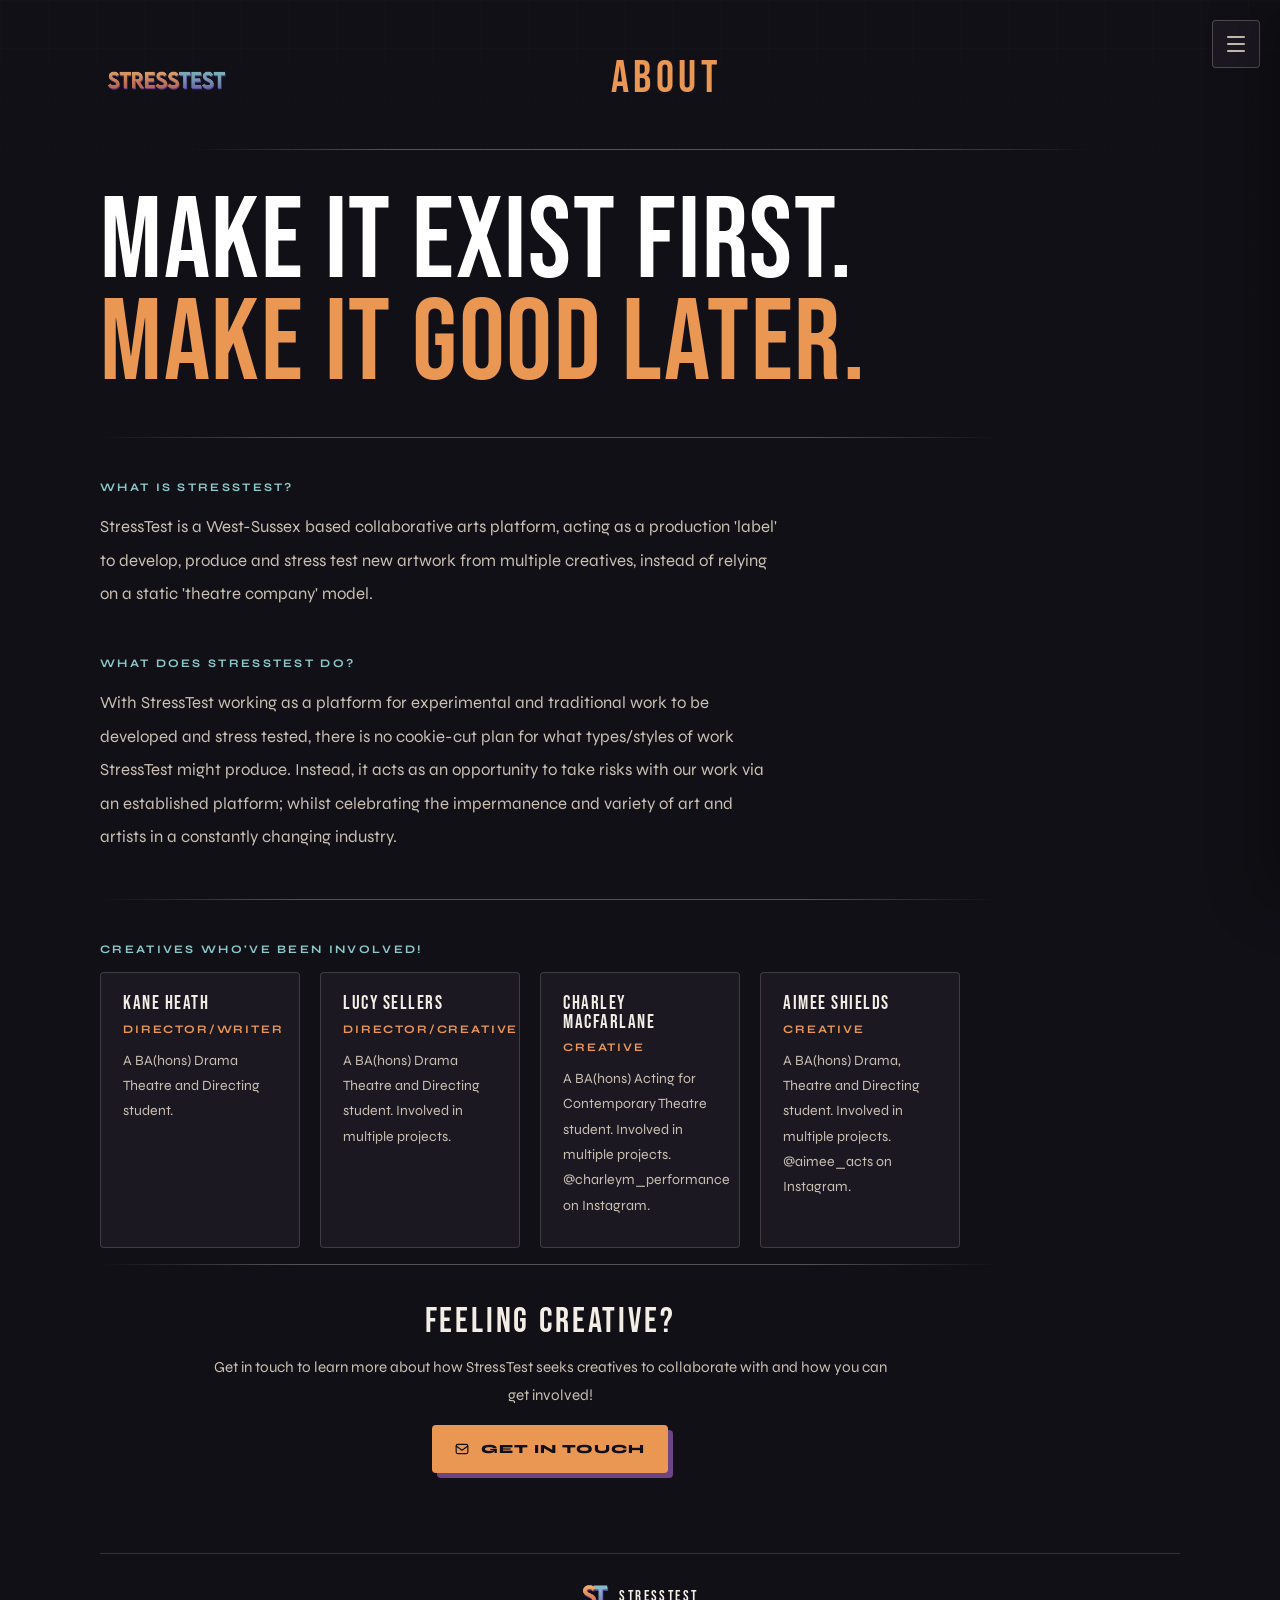
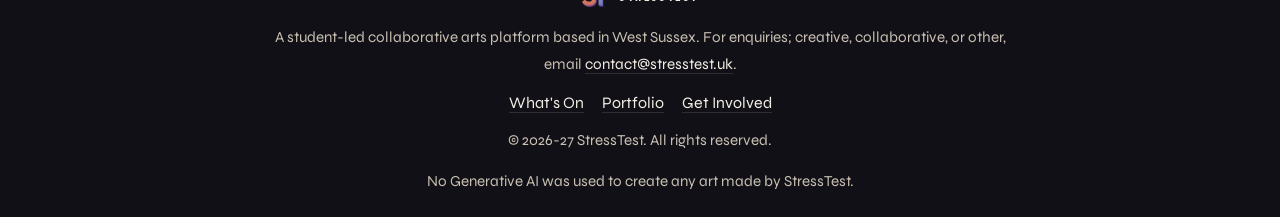
==== commit f1fe158e: "Add files via upload" ====
--- a/about.html
+++ b/about.html
@@ -23,6 +23,7 @@
   <div class="nav-divider"></div>
   <a href="index.html" class="nav-link">Home</a>
   <a href="whats-on.html" class="nav-link">What's On</a>
+  <a href="portfolio.html" class="nav-link">Portfolio</a>
   <a href="about.html" class="nav-link">About</a>
   <a href="get-involved.html" class="nav-link">Get Involved</a>
   <div class="nav-divider"></div>
@@ -136,7 +137,7 @@
 
       <!-- CTA Section -->
       <div class="cta-section">
-        <div class="cta-heading">Want to get creative?</div>
+        <div class="cta-heading">Feeling creative?</div>
         <p class="cta-subtext">
           Get in touch to learn more about how StressTest seeks creatives to collaborate with and how you can get involved!
         </p>
@@ -167,9 +168,11 @@
     </p>
     <div class="footer-meta">
       <a href="whats-on.html">What's On</a>
+       <a href="portfolio.html">Portfolio</a>
       <a href="get-involved.html">Get Involved</a>
     </div>
     <p class="footer-note">© 2026-27 StressTest. All rights reserved.</p>
+    <p class="footer-note">No Generative AI was used to create any art made by StressTest.</p>
   </div>
 </footer>
 
--- a/assets/css/site.css
+++ b/assets/css/site.css
@@ -1,9 +1,9 @@
 *, *::before, *::after { box-sizing: border-box; margin: 0; padding: 0; }
 :root {
-  --orange: #f97c2b;
-  --pink: #d4607a;
-  --purple: #7b5ea7;
-  --teal: #7dd4d4;
+  --orange: #EA9754;
+  --pink: #6D4583;
+  --purple: #5B55AD;
+  --teal: #8BC9CA;
   --dark: #0d0a12;
   --glass-bg: rgba(255,255,255,0.06);
   --glass-border: rgba(255,255,255,0.12);
@@ -57,7 +57,7 @@
 .btn:hover { transform: translateY(-3px) scale(1.03); }
 .btn:active { transform: translateY(0) scale(0.98); }
 .btn-icon { width: 20px; height: 20px; flex-shrink: 0; }
-.btn-primary, .btn-email, .btn-contact, .btn-home { background: linear-gradient(135deg, #f97c2b, #d4607a); color: #fff; box-shadow: 0 8px 32px rgba(249,124,43,0.35), 0 2px 8px rgba(0,0,0,0.3); }
+.btn-primary, .btn-email, .btn-contact, .btn-home { background: linear-gradient(135deg, #EA9754, #6D4583); color: #fff; box-shadow: 0 8px 32px rgba(234,151,84,0.35), 0 2px 8px rgba(0,0,0,0.3); }
 .btn-primary:hover, .btn-email:hover, .btn-contact:hover, .btn-home:hover { box-shadow: 0 16px 48px rgba(249,124,43,0.55), 0 4px 16px rgba(0,0,0,0.4); }
 .btn-tickets {
   position: relative;
@@ -76,7 +76,7 @@
   border: none;
   outline: none;
   overflow: hidden;
-  background: linear-gradient(135deg, #f97c2b, #d4607a);
+  background: linear-gradient(135deg, #EA9754, #6D4583);
   color: #fff;
   align-self: flex-start;
   margin-top: 8px;
@@ -101,7 +101,7 @@
 .header-divider, .section-divider { width: 100%; max-width: 900px; height: 1px; background: linear-gradient(to right, transparent, rgba(255,255,255,0.15), transparent); animation: fadeUp 0.9s 0.1s cubic-bezier(.16,1,.3,1) both; }
 .about-wrap { width: 100%; max-width: 900px; display: flex; flex-direction: column; gap: 48px; animation: fadeUp 0.9s 0.15s cubic-bezier(.16,1,.3,1) both; }
 .about-intro { font-family: 'Bebas Neue', sans-serif; font-size: clamp(2.2rem, 6vw, 4rem); letter-spacing: 0.05em; line-height: 1.05; color: #fff; }
-.about-intro span { background: linear-gradient(135deg, #f97c2b, #d4607a); -webkit-background-clip: text; -webkit-text-fill-color: transparent; background-clip: text; }
+.about-intro span { background: linear-gradient(135deg, #EA9754, #6D4583); -webkit-background-clip: text; -webkit-text-fill-color: transparent; background-clip: text; }
 .about-section { display: flex; flex-direction: column; gap: 16px; }
 .about-section-label { font-size: 0.72rem; font-weight: 700; letter-spacing: 0.2em; text-transform: uppercase; color: rgba(255,255,255,0.3); }
 .about-section-body { font-size: 1.05rem; line-height: 2; color: rgba(255,255,255,0.65); max-width: 680px; padding-bottom: 0.2em; }
@@ -135,6 +135,12 @@
 .show-info { flex: 1; display: flex; flex-direction: column; gap: 12px; justify-content: center; }
 .show-location { display: inline-flex; align-items: center; gap: 6px; font-size: 0.78rem; font-weight: 700; letter-spacing: 0.14em; text-transform: uppercase; color: rgba(255,255,255,0.45); }
 .prev-grid { width: 100%; max-width: 900px; display: grid; grid-template-columns: repeat(auto-fill, minmax(160px, 1fr)); gap: 20px; }
+.portfolio-wrap { width: 100%; max-width: 900px; display: flex; flex-direction: column; gap: 28px; animation: fadeUp 0.9s 0.15s cubic-bezier(.16,1,.3,1) both; }
+.portfolio-intro { display: flex; flex-direction: column; gap: 12px; }
+.portfolio-intro p, .portfolio-cta p { font-size: 0.95rem; line-height: 1.8; color: rgba(255,255,255,0.62); }
+.portfolio-cta { width: 100%; max-width: 900px; display: flex; align-items: center; justify-content: space-between; gap: 24px; padding: 24px 28px; background: var(--glass-bg); border: 1px solid var(--glass-border); border-radius: 14px; animation: fadeUp 0.9s 0.2s cubic-bezier(.16,1,.3,1) both; }
+.portfolio-cta .section-heading { width: auto; }
+.portfolio-cta .btn { flex-shrink: 0; }
 .prev-card { display: flex; flex-direction: column; gap: 12px; animation: fadeUp 0.9s cubic-bezier(.16,1,.3,1) both; }
 .prev-poster { display: block; width: 100%; aspect-ratio: 1 / 1.414; border-radius: 8px; overflow: hidden; background: rgba(255,255,255,0.05); border: 1px solid var(--glass-border); transition: border-color 0.3s, transform 0.3s ease; text-decoration: none; }
 .prev-poster img { width: 100%; height: 100%; object-fit: cover; display: block; transition: transform 0.4s ease; }
@@ -164,7 +170,7 @@
 .carousel-btn.next { right: 12px; }
 .carousel-dots { display: flex; justify-content: center; gap: 8px; padding: 16px 0 4px; }
 .dot { width: 6px; height: 6px; border-radius: 50%; background: rgba(255,255,255,0.2); cursor: pointer; transition: background 0.3s, transform 0.3s; }
-.dot.active { background: #f97c2b; transform: scale(1.3); }
+.dot.active { background: #EA9754; transform: scale(1.3); }
 .hamburger { position: fixed; top: 20px; right: 20px; z-index: 1000; width: 44px; height: 44px; border-radius: 50%; background: rgba(13,10,18,0.85); border: 1px solid rgba(255,255,255,0.12); backdrop-filter: blur(16px); -webkit-backdrop-filter: blur(16px); cursor: pointer; display: flex; flex-direction: column; align-items: center; justify-content: center; gap: 5px; transition: background 0.2s, border-color 0.2s, transform 0.2s; padding: 0; }
 .hamburger:hover { background: rgba(255,255,255,0.1); border-color: rgba(255,255,255,0.22); transform: scale(1.08); }
 .hamburger span { display: block; width: 18px; height: 2px; background: #fff; border-radius: 2px; transition: transform 0.3s cubic-bezier(.16,1,.3,1), opacity 0.3s; transform-origin: center; }
@@ -256,5 +262,370 @@
 @keyframes cardIn { from { opacity: 0; transform: translateY(40px) scale(0.97); } to { opacity: 1; transform: translateY(0) scale(1); } }
 @keyframes fadeUp { from { opacity: 0; transform: translateY(20px); } to { opacity: 1; transform: translateY(0); } }
 @keyframes rippleOut { to { transform: translate(-50%,-50%) scale(30); opacity: 0; } }
-@media (max-width: 760px) { .hero, .show-card { flex-direction: column; } .hero-poster, .show-poster { width: 100%; max-width: 220px; } .actions { flex-direction: column; align-items: stretch; } .btn { justify-content: center; } .header { flex-direction: column; align-items: flex-start; gap: 12px; } }
-@media (max-width: 600px) { .card { padding: 40px 28px 40px; } .show-card { padding: 22px; } }
+
+.template-page {
+  gap: 32px;
+}
+
+.template-header {
+  width: 100%;
+  max-width: 900px;
+  display: flex;
+  justify-content: space-between;
+  align-items: center;
+  gap: 16px;
+  flex-wrap: wrap;
+}
+
+.template-badge {
+  display: inline-flex;
+  align-items: center;
+  padding: 10px 16px;
+  border-radius: 999px;
+  font-size: 0.8rem;
+  letter-spacing: 0.14em;
+  text-transform: uppercase;
+  color: rgba(255,255,255,0.8);
+  background: rgba(255,255,255,0.08);
+  border: 1px solid rgba(255,255,255,0.12);
+}
+
+.template-grid {
+  width: 100%;
+  max-width: 900px;
+  display: flex;
+  flex-direction: column;
+  gap: 24px;
+}
+
+.template-section {
+  background: var(--glass-bg);
+  border: 1px solid var(--glass-border);
+  border-radius: 18px;
+  padding: 28px;
+  display: flex;
+  flex-direction: column;
+  gap: 16px;
+}
+
+.template-section h2 {
+  font-family: 'Bebas Neue', sans-serif;
+  font-size: 1.6rem;
+  letter-spacing: 0.08em;
+  color: #fff;
+}
+
+.template-section p {
+  font-size: 0.98rem;
+  line-height: 1.9;
+  color: rgba(255,255,255,0.7);
+}
+
+.template-section--split {
+  display: grid;
+  grid-template-columns: 1.2fr 0.8fr;
+  gap: 24px;
+  align-items: center;
+}
+
+.photo-slot {
+  min-height: 220px;
+  border: 1px dashed rgba(255,255,255,0.28);
+  border-radius: 14px;
+  display: flex;
+  align-items: center;
+  justify-content: center;
+  text-align: center;
+  color: rgba(255,255,255,0.65);
+  background: rgba(255,255,255,0.04);
+  padding: 20px;
+  font-size: 0.95rem;
+  line-height: 1.7;
+  overflow: hidden;
+}
+
+.photo-slot img {
+  width: 100%;
+  height: 100%;
+  object-fit: cover;
+  display: block;
+  border-radius: inherit;
+}
+
+@media (max-width: 760px) { .hero, .show-card { flex-direction: column; } .hero-poster, .show-poster { width: 100%; max-width: 220px; } .actions { flex-direction: column; align-items: stretch; } .btn { justify-content: center; } .header { flex-direction: column; align-items: flex-start; gap: 12px; } .template-section--split { grid-template-columns: 1fr; } }
+@media (max-width: 600px) { .card { padding: 40px 28px 40px; } .show-card { padding: 22px; } .template-section { padding: 22px; } .portfolio-cta { align-items: flex-start; flex-direction: column; padding: 22px; } .portfolio-cta .btn { align-self: stretch; justify-content: center; } }
+
+/* Editorial refresh */
+:root {
+  --orange: #EA9754;
+  --pink: #6D4583;
+  --purple: #5B55AD;
+  --teal: #8BC9CA;
+  --dark: #111016;
+  --glass-bg: #1b1821;
+  --glass-border: rgba(243,238,229,0.16);
+  --paper: #f3eee5;
+  --paper-muted: #c9c0b3;
+}
+html, body {
+  background: var(--dark);
+  color: var(--paper);
+  font-family: 'Syne', sans-serif;
+}
+body::before {
+  content: '';
+  position: fixed;
+  inset: 0;
+  pointer-events: none;
+  opacity: 0.55;
+  background-image: linear-gradient(rgba(255,255,255,0.025) 1px, transparent 1px), linear-gradient(90deg, rgba(255,255,255,0.025) 1px, transparent 1px);
+  background-size: 48px 48px;
+  mask-image: linear-gradient(to bottom, black, transparent 85%);
+}
+.site { position: relative; z-index: 1; width: min(calc(100% - 48px), 1080px); min-height: calc(100vh - 170px); margin-top: 0; margin-right: auto; margin-bottom: 0; margin-left: auto; padding: 52px 0 80px; gap: 42px; }
+.card { min-height: 63vh; padding: 72px 64px 64px; gap: 48px; }
+.page-home .card { gap: 24px; }
+.divider, .header-divider, .section-divider { background: linear-gradient(90deg, transparent, rgba(243,238,229,0.3) 22%, rgba(243,238,229,0.3) 78%, transparent); }
+.actions { gap: 12px; }
+.btn, .btn-tickets, .btn-home { min-height: 48px; padding: 13px 22px; border: 1px solid transparent; border-radius: 4px; font-size: 0.78rem; font-weight: 800; letter-spacing: 0.08em; line-height: 1.1; transition: transform 0.25s ease, border-color 0.25s ease, background 0.25s ease, color 0.25s ease, box-shadow 0.25s ease; }
+.btn::after { background: rgba(255,255,255,0.18); transform: translateY(100%); transition: transform 0.3s ease; }
+.btn:hover::after { transform: translateY(0); }
+.btn-primary, .btn-email, .btn-contact, .btn-home, .btn-tickets { color: var(--dark); background: var(--orange); box-shadow: 5px 5px 0 var(--pink); }
+.btn-primary:hover, .btn-email:hover, .btn-contact:hover, .btn-home:hover, .btn-tickets:hover { box-shadow: 7px 8px 0 var(--teal); }
+.btn-secondary, .btn-about, .btn-whatson, .btn-instagram, .btn-materials, .btn-back { color: var(--paper); background: var(--glass-bg); border-color: rgba(243,238,229,0.3); }
+.btn-secondary:hover, .btn-about:hover, .btn-whatson:hover, .btn-instagram:hover, .btn-materials:hover, .btn-back:hover { color: var(--dark); background: var(--paper); border-color: var(--paper); }
+.btn-back { display: inline-flex; align-items: center; justify-content: center; gap: 10px; min-height: 42px; padding: 10px 16px; border-radius: 4px; font-family: 'Syne', sans-serif; font-size: 0.75rem; font-weight: 800; letter-spacing: 0.08em; line-height: 1.1; text-decoration: none; text-transform: uppercase; transition: transform 0.25s ease, border-color 0.25s ease, background 0.25s ease, color 0.25s ease; }
+.btn-back:hover { transform: translateY(-2px); }
+.header { max-width: none; gap: 24px; }
+.header-logo img { width: 132px; height: auto; }
+.page-title { color: var(--orange); font-size: clamp(1.8rem, 4vw, 2.8rem); line-height: 1; }
+.about-wrap, .opportunities-wrap, .portfolio-wrap, .hero, .show-list, .carousel-wrap { max-width: none; }
+.about-wrap, .opportunities-wrap, .portfolio-wrap { gap: 42px; }
+.about-intro { max-width: 900px; font-size: clamp(3.2rem, 9vw, 7.6rem); letter-spacing: 0.015em; line-height: 0.88; text-transform: uppercase; }
+.about-intro span { color: var(--orange); background: none; -webkit-text-fill-color: currentColor; }
+.about-section-label, .template-badge { color: var(--teal); }
+.about-section-body, .team-bio, .opportunity-description, .show-description, .portfolio-intro p, .portfolio-cta p, .page-placeholder p { color: var(--paper-muted); }
+.team-card, .opportunity-card, .show-card, .portfolio-cta, .template-section, .page-placeholder .panel { background: var(--glass-bg); border-color: var(--glass-border); border-radius: 4px; }
+.team-card { min-height: 170px; padding: 22px; transition: transform 0.25s ease, border-color 0.25s ease; }
+.team-card:hover, .opportunity-card:hover, .show-card:hover { transform: translateY(-4px); border-color: var(--orange); }
+.team-name, .opportunity-title, .show-title, .cta-heading, .oops-heading, .template-section h2, .page-placeholder h1 { line-height: 0.95; text-transform: uppercase; }
+.team-name, .opportunity-title, .show-title, .template-section h2 { color: var(--paper); }
+.team-role, .show-credits, .show-location { color: var(--orange); }
+.opportunity-card { padding: 28px; }
+.opportunity-title { font-size: 2.3rem; }
+.opportunity-detail svg, .show-location svg { color: var(--teal); }
+.hero-poster, .show-poster, .prev-poster { border-radius: 4px; border-color: var(--glass-border); }
+.show-card { padding: 24px; gap: 28px; transition: transform 0.25s ease, border-color 0.25s ease; }
+.show-title { font-size: clamp(2.3rem, 6vw, 4.4rem); }
+.prev-poster { transition: border-color 0.3s, transform 0.3s ease; }
+.prev-card:hover .prev-poster { border-color: var(--orange); }
+.section-heading { color: var(--paper); }
+.portfolio-cta { padding: 22px 26px; }
+.cta-heading { color: var(--paper); font-size: 2.2rem; }
+.cta-subtext { color: var(--paper-muted); }
+.oops-heading { color: var(--orange); font-size: clamp(3.5rem, 10vw, 7rem); }
+.carousel-label { color: var(--teal); }
+.carousel, .template-section { border-radius: 4px; }
+.carousel-btn { border-radius: 50%; background: rgba(17,16,22,0.85); }
+.dot.active { background: var(--orange); }
+.hamburger { width: 48px; height: 48px; border-radius: 4px; color: var(--paper-muted); background: var(--glass-bg); border-color: rgba(201,192,179,0.3); }
+.hamburger span { background: currentColor; }
+.hamburger:hover { background: var(--orange); transform: translate(-2px, -2px); }
+.nav-drawer { width: min(88vw, 360px); padding: 28px 32px 40px; background: #211e27; color: var(--paper); box-shadow: -18px 0 50px rgba(0,0,0,0.28); }
+.nav-close { border-radius: 4px; color: var(--paper-muted); background: rgba(243,238,229,0.04); border-color: rgba(201,192,179,0.2); }
+.nav-close:hover { color: var(--dark); background: var(--orange); }
+.nav-logo img { max-width: 230px; }
+.nav-logo { margin-bottom: 20px; }
+.nav-divider { margin-bottom: 16px; background: rgba(243,238,229,0.16); }
+.nav-link { color: rgba(243,238,229,0.62); font-size: 2rem; line-height: 1; border-bottom-color: rgba(243,238,229,0.12); }
+.nav-link:hover { color: var(--paper); }
+@media (min-width: 761px) {
+  .page-ginger-beer .header, .page-welcome .header { padding-right: 72px; }
+}
+.site-footer { position: relative; z-index: 1; width: min(calc(100% - 48px), 1080px); max-width: none; margin: 0 auto; padding: 28px 0 22px; border-top: 1px solid var(--glass-border); }
+.footer-inner { max-width: none; padding: 0; color: var(--paper-muted); }
+.footer-brand { color: var(--paper); }
+.site-footer p { color: var(--paper-muted); }
+.site-footer a { color: var(--paper); text-decoration-color: var(--orange); text-underline-offset: 4px; }
+.footer-note { color: rgba(201,192,179,0.55); }
+.template-badge { color: var(--dark); background: #d6f36b; border-radius: 4px; }
+.photo-slot { border-radius: 4px; background: rgba(255,255,255,0.03); }
+@media (max-width: 760px) {
+  .site { width: min(calc(100% - 32px), 1080px); padding-top: 36px; gap: 32px; }
+  .card { min-height: 58vh; padding: 44px 8px 42px; }
+  .actions { width: 100%; flex-direction: column; align-items: stretch; }
+  .btn { width: 100%; }
+  .hero, .show-card { flex-direction: column; }
+  .hero-poster, .show-poster { width: min(100%, 260px); }
+  .show-poster { align-self: flex-start; }
+  .header { align-items: flex-start; }
+  .header .page-title { align-self: center; width: 100%; text-align: center; }
+  .header > div[style] { display: none; }
+  .portfolio-cta { align-items: flex-start; flex-direction: column; }
+  .portfolio-cta .btn { width: 100%; }
+  .site-footer { width: min(calc(100% - 32px), 1080px); }
+}
+@media (max-width: 480px) {
+  .hamburger { top: 16px; right: 16px; }
+  .about-intro { font-size: clamp(3rem, 17vw, 5.2rem); }
+  .opportunity-card, .show-card, .template-section, .page-placeholder .panel { padding: 20px; }
+  .show-title { font-size: 2.8rem; }
+}
+
+/* Workshop material page */
+.page-material .site { gap: 28px; padding-top: 40px; }
+.page-material .template-header { max-width: none; }
+.page-material .template-header .btn { width: auto; }
+.page-material .template-hero { width: 100%; max-width: none; min-height: 0; align-items: flex-start; padding: clamp(28px, 5vw, 56px); gap: 20px; background: linear-gradient(135deg, #211e27, #18161c); border-color: rgba(150,224,221,0.24); }
+.page-material .material-eyebrow { color: var(--teal); font-size: 0.72rem; font-weight: 800; letter-spacing: 0.16em; text-transform: uppercase; }
+.page-material .template-hero .show-title { max-width: 760px; font-size: clamp(3rem, 8vw, 6.8rem); }
+.page-material .material-intro { max-width: 760px; color: var(--paper-muted); font-size: 1rem; line-height: 1.8; }
+.page-material .material-details { display: flex; flex-wrap: wrap; gap: 12px 26px; padding: 14px 0 2px; border-top: 1px solid rgba(243,238,229,0.16); color: var(--paper-muted); font-size: 0.72rem; font-weight: 700; letter-spacing: 0.1em; line-height: 1.5; text-transform: uppercase; }
+.page-material .material-details span { display: inline-flex; align-items: baseline; gap: 7px; }
+.page-material .material-details strong { color: var(--orange); font-weight: 800; }
+.page-material .template-hero .actions { justify-content: flex-start; }
+.page-material .template-grid { max-width: none; gap: 18px; }
+.page-material .template-section { padding: clamp(22px, 3vw, 32px); gap: 14px; }
+.page-material .template-section h2 { font-size: clamp(1.7rem, 3vw, 2.4rem); }
+.page-material .template-section p { max-width: 720px; }
+.page-material .template-section--split { gap: 32px; }
+.page-material .photo-slot { min-height: 240px; }
+.page-material .workshop-process > p { max-width: 820px; }
+.page-material .character-section { gap: 18px; }
+.page-material .character-note { max-width: 760px; color: var(--paper-muted); font-size: 0.86rem; line-height: 1.7; }
+.page-material .character-grid { display: grid; grid-template-columns: repeat(2, minmax(0, 1fr)); gap: 12px; }
+.page-material .character-card { padding: 18px; border: 1px solid rgba(243,238,229,0.12); border-radius: 4px; background: rgba(255,255,255,0.025); }
+.page-material .character-card h2 { margin-bottom: 8px; color: var(--paper); font-size: 1.35rem; }
+.page-material .character-card p { color: var(--paper-muted); font-size: 0.82rem; line-height: 1.7; }
+@media (max-width: 760px) {
+  .page-material .site { gap: 22px; padding-top: 28px; }
+  .page-material .template-hero { padding: 24px; }
+  .page-material .template-hero .show-title { font-size: clamp(2.8rem, 14vw, 4.8rem); }
+  .page-material .template-section--split { gap: 20px; }
+  .page-material .character-grid { grid-template-columns: 1fr; }
+}
+@media (prefers-reduced-motion: reduce) {
+  *, *::before, *::after { animation-duration: 0.01ms !important; transition-duration: 0.01ms !important; }
+}
+
+/* What's On metadata */
+.page-whats-on .show-credits { padding-bottom: 14px; border-bottom: 1px solid rgba(243,238,229,0.14); color: var(--paper-muted); }
+.page-whats-on .show-location { width: fit-content; padding: 10px 14px; border-left: 3px solid var(--teal); color: var(--paper-muted); background: rgba(139,201,202,0.07); letter-spacing: 0.08em; }
+.page-whats-on .show-description { max-width: 760px; }
+.page-whats-on .show-facts { display: flex; flex-direction: column; gap: 10px; margin-top: 4px; }
+.page-whats-on .show-facts p, .page-get-involved .opportunity-detail { min-height: 0; padding: 10px 14px; display: flex; align-items: center; gap: 12px; border: 0; border-left: 3px solid var(--teal); border-radius: 0; background: rgba(139,201,202,0.07); color: var(--paper-muted); font-family: 'Syne', sans-serif; font-size: 0.95rem; font-weight: 400; letter-spacing: 0.08em; line-height: 1.8; }
+.page-whats-on .show-facts svg, .page-get-involved .opportunity-detail svg { flex-shrink: 0; width: 16px; height: 16px; margin-top: 0; color: var(--teal); }
+.page-whats-on .show-facts strong { color: var(--paper); font-family: inherit; font-size: inherit; font-weight: 400; letter-spacing: inherit; text-transform: none; }
+.page-whats-on .show-facts span { color: var(--paper-muted); }
+@media (max-width: 760px) {
+  .page-whats-on .show-location { width: 100%; }
+}
+
+/* Get Involved opportunity metadata */
+.page-get-involved .opportunity-card { gap: 18px; }
+.page-get-involved .opportunity-title { padding-bottom: 16px; border-bottom: 1px solid rgba(243,238,229,0.14); font-size: clamp(2.3rem, 6vw, 4.4rem); }
+.page-get-involved .opportunity-meta { gap: 10px; }
+.page-get-involved .opportunity-detail { padding: 10px 14px; border-left: 3px solid var(--teal); color: var(--paper-muted); background: rgba(139,201,202,0.07); letter-spacing: 0.08em; }
+.page-get-involved .opportunity-detail svg { color: var(--teal); }
+.page-get-involved .opportunity-description { max-width: 760px; }
+.page-get-involved .opportunity-note { padding: 14px 16px; border: 1px solid rgba(243,238,229,0.14); border-radius: 4px; color: var(--paper-muted); background: rgba(255,255,255,0.025); font-size: 0.84rem; line-height: 1.6; }
+.page-get-involved .opportunity-actions { margin-top: 2px; }
+
+/* Homepage navigation */
+.page-home .site { width: min(calc(100% - 80px), 1040px); gap: 24px; }
+.page-home .home-header { width: 100%; }
+.page-home .home-header-spacer { width: 132px; flex-shrink: 0; }
+.page-home .home-header-divider { width: 100%; }
+.page-home .card { width: min(100%, 1040px); min-height: 0; padding: 42px 0 48px; align-items: stretch; gap: 30px; }
+.page-home .logo-wrap { max-width: 920px; align-self: center; }
+.page-home .home-intro { display: grid; gap: 10px; max-width: 720px; padding-top: 4px; }
+.page-home .home-eyebrow { color: var(--teal); font-size: 0.72rem; font-weight: 800; letter-spacing: 0.16em; text-transform: uppercase; }
+.page-home .home-intro h1 { color: var(--paper); font-family: 'Bebas Neue', sans-serif; font-size: clamp(3rem, 7vw, 6.2rem); letter-spacing: 0.02em; line-height: 0.88; text-transform: uppercase; }
+.page-home .home-intro h1 span { color: var(--orange); }
+.page-home .home-summary { max-width: 580px; color: var(--paper-muted); font-size: 0.95rem; line-height: 1.75; }
+.page-home .home-actions { width: 100%; display: grid; grid-template-columns: repeat(6, minmax(0, 1fr)); gap: 12px; }
+.page-home .home-link { position: relative; min-width: 0; min-height: 104px; padding: 20px; display: flex; flex-direction: column; align-items: flex-start; justify-content: flex-start; gap: 8px; overflow: hidden; border: 1px solid rgba(243,238,229,0.18); border-radius: 4px; color: var(--paper); background: var(--glass-bg); text-decoration: none; transition: transform 0.25s ease, border-color 0.25s ease, background 0.25s ease; }
+.page-home .home-link:hover { transform: translateY(-4px); border-color: var(--paper); background: #25212d; }
+.page-home .home-link-featured { grid-column: span 3; min-height: 148px; padding: 22px 24px; }
+.page-home .home-link-orange { border-color: rgba(255,133,82,0.55); background: linear-gradient(135deg, rgba(255,133,82,0.16), var(--glass-bg) 62%); }
+.page-home .home-link-orange:hover { border-color: var(--orange); }
+.page-home .home-link-cyan { border-color: rgba(150,224,221,0.4); background: linear-gradient(135deg, rgba(150,224,221,0.12), var(--glass-bg) 62%); }
+.page-home .home-link-cyan:hover { border-color: var(--teal); }
+.page-home .home-link-small { grid-column: span 2; }
+.page-home .home-link-kicker { color: var(--paper-muted); font-size: 0.68rem; font-weight: 800; letter-spacing: 0.13em; line-height: 1.2; text-transform: uppercase; }
+.page-home .home-link-featured .home-link-kicker { color: var(--orange); }
+.page-home .home-link-cyan .home-link-kicker { color: var(--teal); }
+.page-home .home-link strong { max-width: calc(100% - 26px); color: var(--paper); font-family: 'Bebas Neue', sans-serif; font-size: clamp(1.7rem, 3vw, 2.7rem); font-weight: 400; letter-spacing: 0.06em; line-height: 0.95; text-transform: uppercase; }
+.page-home .home-link-small strong { font-family: 'Bebas Neue', sans-serif; font-size: clamp(1.5rem, 2.5vw, 2.2rem); font-weight: 400; letter-spacing: 0.06em; line-height: 0.95; text-transform: uppercase; }
+.page-home .home-link-small strong { overflow-wrap: anywhere; }
+.page-home #emailText { font-size: 0.78rem; }
+.page-home .home-link-copy { max-width: 300px; color: var(--paper-muted); font-size: 0.82rem; line-height: 1.6; }
+.page-home .home-link-arrow { position: absolute; right: 20px; bottom: 17px; color: var(--paper); font-size: 1.35rem; line-height: 1; transition: transform 0.25s ease, color 0.25s ease; }
+.page-home .home-link:hover .home-link-arrow { color: var(--orange); transform: translate(3px, -3px); }
+.page-home .home-contact-link { position: relative; width: 100%; min-height: 58px; padding: 14px 20px; display: flex; align-items: center; gap: 18px; border: 1px solid rgba(243,238,229,0.18); border-radius: 4px; color: var(--paper); background: rgba(255,255,255,0.025); text-decoration: none; transition: transform 0.25s ease, border-color 0.25s ease, background 0.25s ease; }
+.page-home .home-contact-link:hover { transform: translateY(-3px); border-color: var(--orange); background: var(--glass-bg); }
+.page-home .home-contact-link .home-link-kicker { color: var(--orange); }
+.page-home .home-contact-link strong { color: var(--paper-muted); font-family: 'Syne', sans-serif; font-size: 0.82rem; font-weight: 800; letter-spacing: 0.05em; overflow-wrap: anywhere; }
+.page-home .home-contact-link .home-link-arrow { position: static; margin-left: auto; }
+@media (max-width: 760px) {
+  .page-home .card { padding: 28px 0 34px; gap: 24px; }
+  .page-home .home-actions { grid-template-columns: 1fr; }
+  .page-home .home-link-featured, .page-home .home-link-small { grid-column: auto; }
+  .page-home .home-link-featured { min-height: 132px; }
+  .page-home .home-contact-link { align-items: flex-start; flex-wrap: wrap; gap: 8px 14px; }
+  .page-home .home-contact-link strong { width: 100%; }
+}
+
+/* Match homepage controls to the shared button language */
+.page-home .home-link { min-height: 56px; padding: 13px 20px; flex-direction: row; align-items: center; justify-content: flex-start; gap: 12px; border-radius: 4px; box-shadow: none; }
+.page-home .home-link:hover { transform: translateY(-2px); }
+.page-home .home-link-featured { min-height: 56px; padding: 13px 20px; }
+.page-home .home-link-small { min-height: 56px; }
+.page-home .home-link-orange { color: var(--dark); background: var(--orange); border-color: transparent; box-shadow: 5px 5px 0 var(--pink); }
+.page-home .home-link-orange:hover { color: var(--dark); background: var(--orange); border-color: transparent; box-shadow: 7px 7px 0 var(--teal); }
+.page-home .home-link-cyan { color: var(--paper); background: var(--glass-bg); border-color: rgba(243,238,229,0.3); }
+.page-home .home-link-cyan:hover, .page-home .home-link-small:hover { color: var(--dark); background: var(--paper); border-color: var(--paper); }
+.page-home .home-link-kicker { flex-shrink: 0; color: currentColor; font-size: 0.68rem; letter-spacing: 0.1em; }
+.page-home .home-link-kicker, .page-home .home-link-small strong { white-space: nowrap; }
+.page-home .home-link-featured .home-link-kicker { color: currentColor; }
+.page-home .home-link strong, .page-home .home-link-small strong { max-width: none; font-size: 1.45rem; line-height: 1; }
+.page-home .home-link-small { color: var(--paper); background: var(--glass-bg); border-color: rgba(243,238,229,0.3); }
+.page-home .home-contact-link { width: min(100%, 420px); min-height: 56px; margin: 0 auto; padding: 13px 20px; align-items: center; gap: 12px; border-radius: 4px; background: var(--glass-bg); border-color: rgba(243,238,229,0.3); }
+.page-home .home-contact-link:hover { transform: translateY(-2px); color: var(--dark); background: var(--paper); border-color: var(--paper); }
+.page-home .home-contact-link .home-link-kicker { color: currentColor; }
+.page-home .home-contact-link strong { color: currentColor; font-size: 0.82rem; }
+@media (max-width: 760px) {
+  .page-home .home-link, .page-home .home-link-featured { min-height: 56px; }
+  .page-home .home-contact-link { align-items: center; flex-wrap: nowrap; }
+  .page-home .home-contact-link strong { width: auto; }
+}
+
+/* Stack homepage labels above their headings */
+.page-home .home-link { flex-direction: column; align-items: flex-start; justify-content: center; gap: 5px; }
+.page-home .home-link-featured { min-height: 72px; }
+.page-home .home-link-cyan { color: var(--dark); background: var(--teal); border-color: transparent; box-shadow: 5px 5px 0 var(--purple); }
+.page-home .home-link-cyan:hover { color: var(--dark); background: var(--teal); border-color: transparent; box-shadow: 7px 7px 0 var(--orange); }
+.page-home .home-link-orange strong, .page-home .home-link-orange .home-link-kicker, .page-home .home-link-cyan strong, .page-home .home-link-cyan .home-link-kicker { color: var(--dark); }
+.page-home .home-link-small:hover strong, .page-home .home-link-small:hover .home-link-kicker, .page-home .home-contact-link:hover strong, .page-home .home-contact-link:hover .home-link-kicker { color: var(--dark); }
+.page-home .home-contact-link { flex-direction: column; align-items: center; justify-content: center; gap: 5px; text-align: center; }
+.page-home .home-contact-link strong { width: auto; }
+@media (max-width: 760px) {
+  .page-home .site { width: min(calc(100% - 32px), 1080px); }
+  .page-home .home-link, .page-home .home-link-featured { min-height: 72px; }
+  .page-home .home-contact-link { align-items: center; flex-wrap: nowrap; }
+}
+
+/* Oops page */
+.page-oops .site { width: min(calc(100% - 48px), 720px); min-height: 100vh; padding: 48px 0; justify-content: center; gap: 22px; text-align: center; }
+.page-oops .logo-wrap { width: min(100%, 360px); }
+.page-oops .logo-wrap a { display: block; }
+.page-oops .logo-wrap img { width: 100%; height: auto; opacity: 0.9; }
+.page-oops .oops-mark { color: var(--teal); font-size: 0.72rem; font-weight: 800; letter-spacing: 0.16em; line-height: 1.2; text-transform: uppercase; }
+.page-oops .oops-heading { color: var(--orange); background: none; -webkit-text-fill-color: currentColor; font-size: clamp(4rem, 11vw, 7rem); letter-spacing: 0.04em; line-height: 0.85; }
+.page-oops .oops-body { max-width: 360px; color: var(--paper-muted); font-size: 0.95rem; line-height: 1.8; }
+.page-oops .btn-home { background: var(--orange); border-color: transparent; color: var(--dark); box-shadow: 5px 5px 0 var(--pink); }
+.page-oops .btn-home:hover { background: var(--orange); border-color: transparent; color: var(--dark); box-shadow: 7px 7px 0 var(--teal); }
+@media (max-width: 760px) {
+  .page-oops .site { width: min(calc(100% - 32px), 720px); padding: 32px 0; }
+  .page-oops .logo-wrap { width: min(100%, 290px); }
+}
